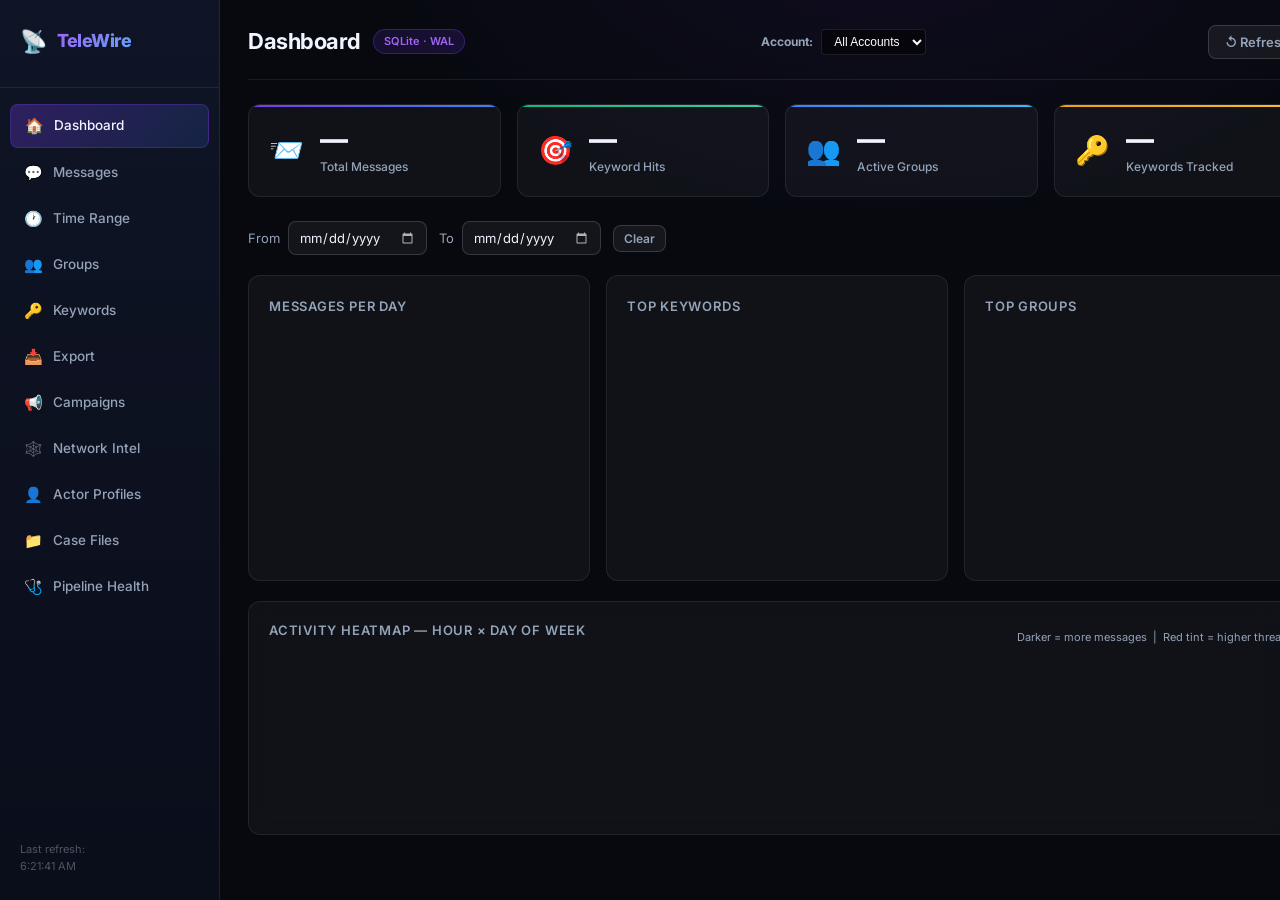
==== src/dashboard/templates/index.html @ 1c2eff56 "feat: implement visual node details query, linked entities & pivot messages button" ====
<!DOCTYPE html>
<html lang="en">
<head>
<meta charset="UTF-8"/>
<meta name="viewport" content="width=device-width, initial-scale=1.0"/>
<title>TeleWire Dashboard</title>
<meta name="description" content="Real-time Telegram group intelligence — keyword alerts, message analytics, group monitoring and export."/>
<link rel="preconnect" href="https://fonts.googleapis.com"/>
<link rel="stylesheet" href="https://fonts.googleapis.com/css2?family=Inter:wght@300;400;500;600;700;800&display=swap"/>
<script src="https://cdn.jsdelivr.net/npm/chart.js@4.4.0/dist/chart.umd.min.js"></script>
<script src="https://cdnjs.cloudflare.com/ajax/libs/cytoscape/3.26.0/cytoscape.min.js"></script>
<script src="https://cdnjs.cloudflare.com/ajax/libs/socket.io/4.7.5/socket.io.min.js"></script>
<link rel="stylesheet" href="/static/style.css"/>
</head>
<body>

<!-- ═══════════════════════════════ SIDEBAR ═══════════════════════════════ -->
<aside class="sidebar" id="sidebar">
  <div class="sidebar-logo">
    <span class="logo-icon">📡</span>
    <span class="logo-text">TeleWire</span>
  </div>

  <nav class="sidebar-nav">
    <a class="nav-item active" id="nav-dashboard" onclick="showSection('dashboard')">
      <span class="nav-icon">🏠</span> Dashboard
    </a>
    <a class="nav-item" id="nav-messages" onclick="showSection('messages')">
      <span class="nav-icon">💬</span> Messages
    </a>
    <a class="nav-item" id="nav-timerange" onclick="showSection('timerange')">
      <span class="nav-icon">🕐</span> Time Range
    </a>
    <a class="nav-item" id="nav-groups" onclick="showSection('groups')">
      <span class="nav-icon">👥</span> Groups
      <span class="nav-discovery-badge" id="discovery-nav-badge" style="display:none;"></span>
    </a>
    <a class="nav-item" id="nav-keywords" onclick="showSection('keywords')">
      <span class="nav-icon">🔑</span> Keywords
    </a>
    <a class="nav-item" id="nav-export" onclick="showSection('export')">
      <span class="nav-icon">📥</span> Export
    </a>
    <a class="nav-item" id="nav-campaigns" onclick="showSection('campaigns')">
      <span class="nav-icon">📢</span> Campaigns
    </a>
    <a class="nav-item" id="nav-network" onclick="showSection('network')">
      <span class="nav-icon">🕸️</span> Network Intel
    </a>
    <a class="nav-item" id="nav-actors" onclick="showSection('actors')">
      <span class="nav-icon">👤</span> Actor Profiles
    </a>
    <a class="nav-item" id="nav-cases" onclick="showSection('cases')">
      <span class="nav-icon">📁</span> Case Files
    </a>
    <a class="nav-item" id="nav-health" onclick="showSection('health')">
      <span class="nav-icon">🩺</span> Pipeline Health
    </a>
  </nav>

  <div class="sidebar-refresh">
    <span>Last refresh:</span><br/>
    <span id="last-refresh-time">—</span>
  </div>
</aside>

<!-- ═══════════════════════════════ MAIN ══════════════════════════════════ -->
<main class="main-content">

  <header class="topbar">
    <div class="topbar-left">
      <h1 id="page-title">Dashboard</h1>
      <span class="badge-env">SQLite · WAL</span>
    </div>
    <div style="display: flex; align-items: center; gap: 8px;">
      <label for="filter-global-account" style="font-size: 12px; color: #94a3b8; font-weight: bold; margin-left: 15px;">Account:</label>
      <select id="filter-global-account" onchange="onGlobalAccountChanged()" style="padding: 4px 8px; background: rgba(0,0,0,0.5); color: #fff; border: 1px solid rgba(255,255,255,0.1); border-radius: 4px; font-size: 12px; cursor: pointer; outline: none; max-width: 180px;">
        <option value="">All Accounts</option>
      </select>
    </div>
    <div class="topbar-right">
      <button class="btn btn-ghost" onclick="manualRefresh()">↺ Refresh</button>
    </div>
  </header>

  <!-- ════════════════ DASHBOARD ════════════════ -->
  <section id="section-dashboard" class="section active">
    <div class="stats-grid">
      <div class="stat-card">
        <div class="stat-icon">📨</div>
        <div class="stat-body"><div class="stat-value" id="stat-total">—</div><div class="stat-label">Total Messages</div></div>
      </div>
      <div class="stat-card accent-green">
        <div class="stat-icon">🎯</div>
        <div class="stat-body"><div class="stat-value" id="stat-matched">—</div><div class="stat-label">Keyword Hits</div></div>
      </div>
      <div class="stat-card accent-blue">
        <div class="stat-icon">👥</div>
        <div class="stat-body"><div class="stat-value" id="stat-groups">—</div><div class="stat-label">Active Groups</div></div>
      </div>
      <div class="stat-card accent-orange">
        <div class="stat-icon">🔑</div>
        <div class="stat-body"><div class="stat-value" id="stat-keywords">—</div><div class="stat-label">Keywords Tracked</div></div>
      </div>
    </div>

    <div class="filter-strip">
      <label>From <input type="date" id="chart-date-from" class="input-sm" onchange="refreshCharts()"/></label>
      <label>To   <input type="date" id="chart-date-to"   class="input-sm" onchange="refreshCharts()"/></label>
      <button class="btn btn-sm btn-ghost" onclick="clearChartDates()">Clear</button>
    </div>

    <div class="charts-grid">
      <div class="chart-card wide"><div class="chart-header">Messages per Day</div><canvas id="chart-per-day" height="160"></canvas></div>
      <div class="chart-card"><div class="chart-header">Top Keywords</div><canvas id="chart-keywords" height="220"></canvas></div>
      <div class="chart-card"><div class="chart-header">Top Groups</div><canvas id="chart-groups" height="220"></canvas></div>
    </div>

    <!-- Activity Heatmap -->
    <div class="heatmap-card glass-card">
      <div class="heatmap-header">
        <span class="chart-header">Activity Heatmap — Hour × Day of Week</span>
        <span class="muted" style="font-size: 11px;">Darker = more messages &nbsp;|&nbsp; Red tint = higher threat</span>
      </div>
      <div class="heatmap-wrap">
        <canvas id="heatmap-canvas"></canvas>
      </div>
      <div id="heatmap-tooltip" class="heatmap-tooltip" style="display:none;"></div>
    </div>
  </section>

  <!-- ════════════════ MESSAGES ════════════════ -->
  <section id="section-messages" class="section">
    <div class="filter-bar glass-card">
      <div class="filter-row">
        <div class="filter-field filter-primary"><label>Keyword</label>
          <div id="filter-keyword" class="multiselect-wrap"></div></div>
        <div class="filter-field filter-primary"><label>Group</label>
          <div id="filter-group" class="multiselect-wrap"></div></div>
        <div class="filter-field"><label>From</label>
          <input type="date" id="filter-date-from" class="input-sm"/></div>
        <div class="filter-field"><label>Time</label>
          <input type="time" id="filter-time-from" class="input-sm" placeholder="00:00"/></div>
        <div class="filter-field"><label>To</label>
          <input type="date" id="filter-date-to" class="input-sm"/></div>
        <div class="filter-field"><label>Time</label>
          <input type="time" id="filter-time-to" class="input-sm" placeholder="23:59"/></div>
        <div class="filter-field checkbox-field">
          <label><input type="checkbox" id="filter-matched-only"/> Hits only</label></div>
        <div class="filter-field">
          <label>Watchlist Presets</label>
          <select id="filter-watchlist-preset" class="input-sm" style="background: rgba(0,0,0,0.5); color: #fff; border: 1px solid rgba(255,255,255,0.1); border-radius: 4px; padding: 4px; font-size: 12px; max-width: 150px;" onchange="loadWatchlistPreset(this.value)">
            <option value="">-- Select Watchlist --</option>
          </select>
        </div>
        <button class="btn btn-primary" onclick="loadMessages(1)">Search</button>
        <button class="btn btn-ghost"   onclick="clearFilters()">Clear</button>
        <button class="btn btn-ghost"   onclick="saveCurrentWatchlist()">💾 Save Watchlist</button>
      </div>
      <div class="filter-row" id="heatmap-filter-indicator" style="display:none; margin-top:10px; border-top:1px dashed var(--border); padding-top:10px; font-size:12px; align-items:center; gap:8px;">
        <span style="color:#a78bfa; font-weight:600;">📅 Heatmap Filter:</span>
        <span id="heatmap-filter-text" style="color:var(--text-primary);"></span>
        <button class="btn btn-sm btn-ghost" onclick="clearHeatmapFilter()" style="padding:2px 8px; font-size:11px;">✕ Clear</button>
      </div>
      <div class="filter-row" id="query-filter-indicator" style="display:none; margin-top:10px; border-top:1px dashed rgba(255,255,255,0.1); padding-top:10px; font-size:12px; align-items:center; gap:8px;">
        <span style="color:#a78bfa; font-weight:600;">🔍 Pivot Search:</span>
        <span id="query-filter-text" style="color:var(--text-primary); font-family:monospace; background:rgba(255,255,255,0.06); padding:2px 6px; border-radius:4px;"></span>
        <button class="btn btn-sm btn-ghost" onclick="clearQueryFilter()" style="padding:2px 8px; font-size:11px;">✕ Clear Pivot</button>
      </div>
    </div>


    <div class="table-wrap glass-card">
      <table class="data-table" id="messages-table">
        <thead><tr>
          <th>Time</th><th>Group</th><th>Sender</th><th>Lang</th><th>Threat Category</th><th>Risk</th>
          <th>Keyword</th><th>Score</th><th>Fwd</th><th>Orig Source</th><th>Message</th>
        </tr></thead>
        <tbody id="messages-body">
          <tr><td colspan="11" class="loading-cell">Loading…</td></tr>
        </tbody>
      </table>
    </div>
    <div class="pagination" id="pagination">
      <button class="btn btn-ghost btn-sm" id="prev-page" onclick="changePage(-1)">← Prev</button>
      <span id="page-info">Page 1</span>
      <button class="btn btn-ghost btn-sm" id="next-page" onclick="changePage(1)">Next →</button>
      <span id="total-info" class="muted"></span>
    </div>
  </section>

  <!-- ════════════════ TIME RANGE EXTRACT ════════════════ -->
  <section id="section-timerange" class="section">
    <div class="section-header"><h2>Time Range Extraction</h2></div>
    <p class="section-desc muted">
      Extract messages + keyword hits from any precise time window.
      Supports date-only <code>23 Jul</code>, date+time <code>23 Jul 09:00–21:00</code>,
      or multi-day ranges <code>23 Jul–25 Jul</code>.
    </p>

    <div class="glass-card" style="max-width:680px; margin-bottom:20px;">
      <div class="tr-grid">
        <div class="filter-field">
          <label>Start Date</label>
          <input type="date" id="tr-date-from" class="input-sm"/>
        </div>
        <div class="filter-field">
          <label>Start Time <span class="muted">(optional)</span></label>
          <input type="time" id="tr-time-from" class="input-sm"/>
        </div>
        <div class="filter-field">
          <label>End Date</label>
          <input type="date" id="tr-date-to" class="input-sm"/>
        </div>
        <div class="filter-field">
          <label>End Time <span class="muted">(optional)</span></label>
          <input type="time" id="tr-time-to" class="input-sm"/>
        </div>
        <div class="filter-field">
          <label>Keyword <span class="muted">(optional)</span></label>
          <div id="tr-keyword" class="multiselect-wrap"></div>
        </div>
        <div class="filter-field">
          <label>Group <span class="muted">(optional)</span></label>
          <div id="tr-group" class="multiselect-wrap"></div>
        </div>
      </div>

      <div class="tr-presets">
        <span class="muted" style="font-size:12px;">Quick:</span>
        <button class="btn btn-sm btn-ghost" onclick="trPreset('today')">Today</button>
        <button class="btn btn-sm btn-ghost" onclick="trPreset('yesterday')">Yesterday</button>
        <button class="btn btn-sm btn-ghost" onclick="trPreset('last7')">Last 7 days</button>
        <button class="btn btn-sm btn-ghost" onclick="trPreset('morning')">Today 9am–12pm</button>
        <button class="btn btn-sm btn-ghost" onclick="trPreset('afternoon')">Today 12pm–6pm</button>
        <button class="btn btn-sm btn-ghost" onclick="trPreset('evening')">Today 6pm–11pm</button>
      </div>

      <div style="display:flex; gap:12px; margin-top:16px; flex-wrap:wrap;">
        <button class="btn btn-primary" onclick="runTimeRange()">🔍 Extract</button>
        <button class="btn btn-ghost"   onclick="clearTimeRange()">Clear</button>
        <button class="btn btn-export btn-csv"   style="flex:none;padding:8px 14px;font-size:13px;" onclick="trExport('csv')">📄 CSV</button>
        <button class="btn btn-export btn-excel" style="flex:none;padding:8px 14px;font-size:13px;" onclick="trExport('excel')">📊 Excel</button>
      </div>
    </div>

    <!-- Results summary -->
    <div id="tr-summary" class="glass-card" style="display:none; max-width:680px; margin-bottom:16px;">
      <div class="tr-summary-grid" id="tr-summary-cards"></div>
    </div>

    <!-- Results table -->
    <div class="table-wrap glass-card" id="tr-table-wrap" style="display:none;">
      <table class="data-table">
        <thead><tr>
          <th>Time</th><th>Group</th><th>Sender</th><th>Keyword</th><th>Score</th><th>Fwd</th><th>Message</th>
        </tr></thead>
        <tbody id="tr-body"></tbody>
      </table>
    </div>
    <div class="pagination" id="tr-pagination" style="display:none;">
      <button class="btn btn-ghost btn-sm" id="tr-prev" onclick="trChangePage(-1)">← Prev</button>
      <span id="tr-page-info">Page 1</span>
      <button class="btn btn-ghost btn-sm" id="tr-next" onclick="trChangePage(1)">Next →</button>
      <span id="tr-total" class="muted"></span>
    </div>
  </section>

  <!-- ════════════════ GROUPS ════════════════ -->
  <section id="section-groups" class="section">
    <div class="section-header">
      <h2>Monitored Groups</h2>
      <button class="btn btn-ghost btn-sm" onclick="loadGroups()">↺ Sync</button>
    </div>
    <p class="section-desc muted">Toggle monitoring per group. Direct joining and public group search discovery are managed from the right panel.</p>
    
    <div class="groups-layout">
      <!-- Left side: Monitored Groups list -->
      <div class="monitored-groups-panel">
        <div class="groups-grid" id="groups-grid"><div class="loading-cell">Loading…</div></div>
      </div>
      
      <!-- Right side: Discovery & Join Panel -->
      <div class="discovery-panel glass-card">
        <h3 style="margin: 0 0 15px 0; color: #a78bfa; font-size: 16px;">Direct Join & Group Discovery</h3>
        
        <!-- Join Group Row -->
        <div style="margin-bottom: 25px;">
          <h4 style="margin: 0 0 8px 0; color: #e2e8f0; font-size: 13px; text-transform: uppercase; letter-spacing: 0.05em;">Join by Link or Username</h4>
          <div style="display: flex; gap: 8px;">
            <input type="text" id="join-group-link" class="input-sm" placeholder="E.g. @groupname or t.me/joinchat/..." style="flex: 1;"/>
            <button class="btn btn-primary" onclick="joinDirectGroup()" style="font-size: 13px; padding: 7px 14px;">Join Group</button>
          </div>
        </div>
        
        <!-- Search Group Row -->
        <div>
          <h4 style="margin: 0 0 8px 0; color: #e2e8f0; font-size: 13px; text-transform: uppercase; letter-spacing: 0.05em;">Search Public Groups</h4>
          <div style="display: flex; gap: 8px; margin-bottom: 15px;">
            <input type="text" id="search-group-query" class="input-sm" placeholder="E.g. cryptocurrency, cybersec" style="flex: 1;" onkeydown="if(event.key==='Enter') searchPublicGroups()"/>
            <button class="btn btn-ghost" onclick="searchPublicGroups()" style="font-size: 13px; border-color: rgba(255,255,255,0.15); padding: 7px 14px;">Search</button>
          </div>
          
          <!-- Search Results List -->
          <div id="group-search-results" class="search-results-deck">
            <div class="muted" style="font-size: 13px; text-align: center; padding: 20px 0;">Enter a keyword above to find public groups to join.</div>
          </div>
        </div>
      </div>

      <!-- Right side: Auto-Discovered Groups Panel -->
      <div class="discovery-auto-panel glass-card">
        <div style="display:flex; align-items:center; justify-content:space-between; margin-bottom:15px;">
          <h3 style="margin:0; color:#f59e0b; font-size:15px;">🔍 Auto-Discovered Groups</h3>
          <button class="btn btn-ghost" onclick="loadDiscoveredGroups()" style="font-size:12px; padding:4px 10px;">↺ Refresh</button>
        </div>
        <p style="font-size:12px; color:#94a3b8; margin:0 0 14px 0; line-height:1.5;"
          >Scanner runs every 5 min using your threat keywords + invite-link extraction from monitored messages.</p>
        <div id="discovery-cards-list">
          <div class="muted" style="font-size:13px; text-align:center; padding:30px 0;">Loading discoveries…</div>
        </div>
      </div>
    </div>
  </section>

  <!-- ════════════════ KEYWORDS ════════════════ -->
  <section id="section-keywords" class="section">
    <div class="section-header"><h2>Keyword List</h2></div>
    <p class="section-desc muted">rapidfuzz partial_ratio, threshold 85/100. New keywords go live within 60 s.</p>
    <div class="add-keyword-row glass-card">
      <input type="text" id="new-keyword-input" class="input-sm" placeholder="Add keyword…" onkeydown="if(event.key==='Enter') addKeyword()"/>
      <button class="btn btn-primary" onclick="addKeyword()">+ Add</button>
    </div>
    <div class="keywords-cloud glass-card" id="keywords-cloud"><div class="loading-cell">Loading…</div></div>

    <div class="glass-card" style="margin-top: 20px;">
      <h3 style="margin: 0 0 15px 0; color: #a78bfa; font-size: 15px; text-transform: uppercase; letter-spacing: 0.5px;">🔍 Keyword Hit Performance & Effectiveness</h3>
      <div class="table-wrap">
        <table class="data-table">
          <thead>
            <tr>
              <th>Keyword</th>
              <th>Total Alerts Ingested</th>
              <th>High-Risk Matches (Score ≥ 70)</th>
              <th>Avg Threat Score</th>
              <th>Effectiveness Rating</th>
            </tr>
          </thead>
          <tbody id="keywords-effectiveness-body">
            <tr><td colspan="5" class="loading-cell">Loading effectiveness stats…</td></tr>
          </tbody>
        </table>
      </div>
    </div>
  </section>

  <!-- ════════════════ EXPORT ════════════════ -->
  <section id="section-export" class="section">
    <div class="section-header"><h2>Export Data</h2></div>
    <p class="section-desc muted">Exports respect all filters. Keyword-hit rows are green; cross-group forwards are amber.</p>
    <div class="export-card glass-card">
      <div class="export-filter-grid">
        <div class="filter-field"><label>Keyword</label><div id="exp-keyword" class="multiselect-wrap"></div></div>
        <div class="filter-field"><label>Group</label><div id="exp-group" class="multiselect-wrap"></div></div>
        <div class="filter-field"><label>From Date</label><input type="date" id="exp-date-from" class="input-sm"/></div>
        <div class="filter-field"><label>From Time</label><input type="time" id="exp-time-from" class="input-sm"/></div>
        <div class="filter-field"><label>To Date</label><input type="date" id="exp-date-to" class="input-sm"/></div>
        <div class="filter-field"><label>To Time</label><input type="time" id="exp-time-to" class="input-sm"/></div>
        <div class="filter-field checkbox-field"><label><input type="checkbox" id="exp-matched-only"/> Hits only</label></div>
      </div>
      <div class="export-buttons">
        <button class="btn btn-export btn-csv"   onclick="doExport('csv')">📄 Export CSV</button>
        <button class="btn btn-export btn-excel" onclick="doExport('excel')">📊 Export Excel (.xlsx)</button>
      </div>
      <div class="export-note muted">Excel: styled headers · green = keyword hit · amber = cross-group forward · Legend + Summary sheets included.</div>
    </div>
  </section>
  <!-- ════════════════ CAMPAIGNS ════════════════ -->
  <section id="section-campaigns" class="section">
    <div class="section-header">
      <h2>Campaign Intelligence</h2>
      <button class="btn btn-ghost btn-sm" onclick="loadCampaigns()">↺ Refresh</button>
    </div>
    <p class="section-desc muted">Semantic near-duplicate campaign clusters grouped via vector search and classified via zero-shot.</p>

    <div class="campaigns-layout">
      <div class="campaigns-list-container glass-card">
        <h3>Active Campaigns</h3>
        <div id="campaigns-deck" class="campaigns-deck">
          <div class="loading-cell">Loading campaigns…</div>
        </div>
      </div>
      <div class="campaign-detail-container glass-card">
        <h3>Campaign Messages</h3>
        <div id="campaign-messages-list" class="campaign-messages-list muted">
          Select a campaign cluster on the left to view related messages and network signatures.
        </div>
      </div>
    </div>
  </section>

  <!-- ════════════════ NETWORK INTEL ════════════════ -->
  <section id="section-network" class="section">
    <div class="section-header">
      <h2>Network & Behavioral Intelligence</h2>
      <div style="display: flex; align-items: center; gap: 10px;">
        <select id="network-graph-mode" class="select-input" style="min-width: 240px;" onchange="loadNetworkIntel()">
          <option value="forwards">🌐 Forward Topology Map</option>
          <option value="entity_connection">🕸️ Coordinated Entity Connection Map</option>
        </select>
        <button class="btn btn-ghost btn-sm" onclick="loadNetworkIntel()">↺ Refresh</button>
      </div>
    </div>
    <p class="section-desc muted">Directed network graph of forwarded messages and hourly posting timezone cadence.</p>

    <div class="network-layout">
      <div class="network-graph-container glass-card">
        <div id="cy" style="width: 100%; height: 550px; background: rgba(10, 10, 20, 0.5); border-radius: 8px; position: relative; overflow: hidden;"></div>
        <div class="graph-legend">
          <span class="legend-item"><span class="legend-dot source-dot"></span> Forward Source Channel</span>
          <span class="legend-item"><span class="legend-dot target-dot"></span> Ingested Group</span>
        </div>
      </div>
      <div class="network-sidebar">
        <div class="glass-card network-details-panel">
          <h3>Node Analytics</h3>
          <div id="network-node-details" class="muted">
            Select a channel or group in the graph to view centrality scores and influence statistics.
          </div>
        </div>
        <div class="glass-card network-cadence-panel" style="margin-top:20px;">
          <h3>Posting Cadence</h3>
          <p class="cadence-subtitle muted">Distribution of messages by hour-of-day (UTC timezone inference)</p>
          <div style="height: 220px; position: relative;">
            <canvas id="chart-cadence"></canvas>
          </div>
        </div>
      </div>
    </div>
  </section>

  <!-- ════════════════ PIPELINE HEALTH ════════════════ -->
  <section id="section-health" class="section">
    <div class="section-header">
      <h2>Pipeline Health</h2>
      <button class="btn btn-ghost btn-sm" onclick="loadHealth()">↺ Refresh</button>
    </div>
    <p class="section-desc muted">Disconnect / reconnect / backfill events logged to <code>pipeline_events</code> table.</p>

    <!-- Ingestion Control Center -->
    <div class="glass-card" style="padding: 20px; margin-bottom: 25px;">
      <div style="display: flex; justify-content: space-between; align-items: center; margin-bottom: 15px; border-bottom: 1px solid rgba(255,255,255,0.1); padding-bottom: 10px;">
        <h3 style="margin: 0; color: #a78bfa; font-size: 16px;">Ingestion Control Center</h3>
        <div style="display: flex; align-items: center; gap: 15px;">
          <span style="font-size: 13px; color: #94a3b8;">Fetching Status: <strong id="pipeline-run-status" style="color: #10b981;">RUNNING</strong></span>
          <button id="btn-toggle-pipeline" class="btn btn-sm btn-danger" onclick="togglePipelineFetching()">Stop Ingestion</button>
        </div>
      </div>

      <h4 style="margin: 0 0 10px 0; color: #e2e8f0; font-size: 14px;">Active Telegram Accounts (Max 5)</h4>
      <div id="pipeline-accounts-deck" style="display: grid; grid-template-columns: repeat(auto-fill, minmax(280px, 1fr)); gap: 15px; margin-bottom: 20px;">
        <!-- Accounts will load here dynamically -->
      </div>

      <button class="btn btn-primary btn-sm" onclick="showAddAccountModal()">+ Add Telegram Account</button>
    </div>

    <!-- Alert Settings Control Panel -->
    <div class="glass-card" style="padding: 20px; margin-bottom: 25px;">
      <div style="margin-bottom: 15px; border-bottom: 1px solid rgba(255,255,255,0.1); padding-bottom: 10px;">
        <h3 style="margin: 0; color: #a78bfa; font-size: 16px;">🚨 Live Webhook Alerts & Alarms Settings</h3>
      </div>
      <form id="settings-alerts-form" onsubmit="saveAlertSettings(event)" style="display: flex; flex-direction: column; gap: 15px;">
        <div style="display: grid; grid-template-columns: repeat(auto-fill, minmax(280px, 1fr)); gap: 15px;">
          <div class="filter-field">
            <label for="settings-threshold">Alert Threshold Score (0 - 100)</label>
            <div style="display: flex; align-items: center; gap: 10px; margin-top: 5px;">
              <input type="range" id="settings-threshold" min="0" max="100" value="70" style="flex: 1; min-width: auto; padding: 0;" oninput="document.getElementById('threshold-val').textContent = this.value"/>
              <span id="threshold-val" style="font-weight: bold; width: 30px; text-align: right;">70</span>
            </div>
          </div>
          <div class="filter-field">
            <label for="settings-webhook">Alert Webhook URL</label>
            <input type="url" id="settings-webhook" class="input-sm" placeholder="https://yourserver.com/alerts" style="margin-top: 5px;"/>
          </div>
          <div class="filter-field">
            <label for="settings-tg-token">Telegram Bot Token</label>
            <input type="password" id="settings-tg-token" class="input-sm" placeholder="123456789:ABCdefGhI..." style="margin-top: 5px;"/>
          </div>
          <div class="filter-field">
            <label for="settings-tg-chat">Telegram Chat ID</label>
            <input type="text" id="settings-tg-chat" class="input-sm" placeholder="-100123456789" style="margin-top: 5px;"/>
          </div>
        </div>
        <div style="display: flex; gap: 10px; align-items: center; margin-top: 5px;">
          <button type="submit" class="btn btn-primary btn-sm">Save Alert Configuration</button>
          <button type="button" class="btn btn-ghost btn-sm" onclick="sendTestAlert()">🔔 Send Test Alert</button>
        </div>
      </form>
    </div>

    <div class="stats-grid" style="grid-template-columns:repeat(3,1fr); margin-bottom:20px;">
      <div class="stat-card">
        <div class="stat-icon">🔌</div>
        <div class="stat-body"><div class="stat-value" id="h-disconnects">—</div><div class="stat-label">Disconnects Today</div></div>
      </div>
      <div class="stat-card accent-orange">
        <div class="stat-icon">⏱️</div>
        <div class="stat-body"><div class="stat-value" id="h-downtime">—</div><div class="stat-label">Total Downtime Today</div></div>
      </div>
      <div class="stat-card accent-green">
        <div class="stat-icon">📦</div>
        <div class="stat-body"><div class="stat-value" id="h-backfilled">—</div><div class="stat-label">Messages Backfilled</div></div>
      </div>
    </div>

    <div class="table-wrap glass-card">
      <table class="data-table">
        <thead><tr><th>Type</th><th>Started</th><th>Ended</th><th>Duration</th><th>Details</th></tr></thead>
        <tbody id="health-body"><tr><td colspan="5" class="loading-cell">Loading…</td></tr></tbody>
      </table>
    </div>
  </section>

  <!-- ════════════════ ACTOR PROFILES ════════════════ -->
  <section id="section-actors" class="section">
    <div class="campaigns-layout">
      <!-- Left Panel: Top High-Risk Senders -->
      <div class="campaigns-list-panel glass-card">
        <h3 style="margin: 0 0 15px 0; color: #a78bfa; font-size: 16px;">Top High-Risk Senders</h3>
        <div id="actors-list-deck" style="display: flex; flex-direction: column; gap: 12px; overflow-y: auto; max-height: calc(100vh - 220px); padding-right: 6px;">
          <!-- Actor cards will be loaded here -->
        </div>
      </div>
      
      <!-- Right Panel: Actor Details & Analytics -->
      <div class="campaign-detail-panel glass-card" id="actor-detail-panel" style="display: block;">
        <div class="loading-cell" id="actor-detail-placeholder">Select an actor profile to view risk intelligence, timeline, and timezone heatmaps.</div>
        
        <div id="actor-detail-content" style="display: none;">
          <h2 id="actor-profile-title" style="margin: 0 0 6px 0; color: #fff; font-size: 20px;"></h2>
          <div style="margin-bottom: 20px; font-family: monospace; font-size: 12px; color: #94a3b8; display: flex; flex-wrap: wrap; gap: 15px;">
            <span>📞 Phone: <span id="actor-profile-phone"></span></span>
            <span>📊 Total Messages: <span id="actor-profile-total"></span></span>
            <span>🔥 Avg Risk: <span id="actor-profile-avgrisk"></span></span>
            <span>📈 Cumulative Risk: <span id="actor-profile-cumrisk"></span></span>
          </div>

          <div style="display: grid; grid-template-columns: 1fr; gap: 20px; margin-bottom: 20px;">
            <div class="glass-card" style="padding: 15px; background: rgba(0,0,0,0.2);">
              <h4 style="margin: 0 0 10px 0; font-size: 13px; text-transform: uppercase; color: #a78bfa;">Hourly Posting Activity (Inferred operator timezone)</h4>
              <div style="height: 180px; position: relative;">
                <canvas id="actor-timezone-chart"></canvas>
              </div>
            </div>
          </div>

          <h3 style="margin: 20px 0 10px 0; color: #a78bfa; font-size: 14px; text-transform: uppercase;">Recent Threat Activity</h3>
          <div id="actor-messages-list" style="display: flex; flex-direction: column; gap: 10px; max-height: 250px; overflow-y: auto; padding-right: 6px;"></div>
        </div>
      </div>
    </div>
  </section>

  <!-- ════════════════ CASE FILES & WATCHLISTS ════════════════ -->
  <section id="section-cases" class="section">
    <div class="campaigns-layout">
      <!-- Left Panel: Cases & Watchlists List -->
      <div class="campaigns-list-panel glass-card" style="display: flex; flex-direction: column; gap: 20px;">
        <div>
          <div style="display: flex; justify-content: space-between; align-items: center; margin-bottom: 15px;">
            <h3 style="margin: 0; color: #a78bfa; font-size: 16px;">Investigation Cases</h3>
            <button class="btn btn-primary btn-sm" onclick="promptCreateCase()">+ New Case</button>
          </div>
          <div id="cases-list-deck" style="display: flex; flex-direction: column; gap: 10px; max-height: 250px; overflow-y: auto;">
            <!-- Case items will be loaded here -->
          </div>
        </div>
        
        <hr style="border: 0; border-top: 1px solid rgba(255,255,255,0.08); margin: 0;"/>

        <div>
          <h3 style="margin: 0 0 15px 0; color: #a78bfa; font-size: 16px;">Saved Search Watchlists</h3>
          <div id="watchlists-list-deck" style="display: flex; flex-direction: column; gap: 10px; max-height: 250px; overflow-y: auto;">
            <!-- Watchlist cards will be loaded here -->
          </div>
        </div>
      </div>
      
      <!-- Right Panel: Case Details & Intelligence Compilation -->
      <div class="campaign-detail-panel glass-card" id="case-detail-panel" style="display: block;">
        <div class="loading-cell" id="case-detail-placeholder">Select an investigation case folder or saved watchlist to review.</div>
        
        <div id="case-detail-content" style="display: none;">
          <div style="display: flex; justify-content: space-between; align-items: flex-start; margin-bottom: 10px;">
            <div>
              <h2 id="case-profile-title" style="margin: 0 0 4px 0; color: #fff; font-size: 20px;"></h2>
              <span id="case-profile-date" style="font-family: monospace; font-size: 11px; color: #94a3b8;"></span>
            </div>
            <div style="display: flex; gap: 10px;">
              <button class="btn btn-sm btn-ghost" id="btn-download-briefing" onclick="downloadCaseBriefing()">📥 Download Briefing</button>
              <button class="btn btn-sm btn-ghost" id="btn-delete-case" onclick="deleteCurrentCase()" style="color: #ef4444; border-color: rgba(239,68,68,0.2);">🗑️ Close Case</button>
            </div>
          </div>
          
          <p id="case-profile-desc" style="margin: 0 0 20px 0; color: #ccc; font-size: 13px; line-height: 1.5;"></p>

          <h3 style="margin: 20px 0 10px 0; color: #a78bfa; font-size: 13px; text-transform: uppercase;">Compiled Intelligence Inventory</h3>
          <div id="case-items-list" style="display: flex; flex-direction: column; gap: 10px; max-height: 400px; overflow-y: auto; padding-right: 6px;"></div>
        </div>
      </div>
    </div>
  </section>

</main>

<!-- Message Detail Modal -->
<div id="message-detail-modal" class="modal">
  <div class="modal-content glass-card">
    <span class="close-button" onclick="closeModal()">&times;</span>
    <h3>Message Intelligence Detail</h3>
    <div class="modal-body-layout">
      <div class="modal-main-info">
        <div class="metadata-grid">
          <div><strong>Group:</strong> <span id="modal-group"></span></div>
          <div><strong>Sender:</strong> <span id="modal-sender"></span></div>
          <div><strong>Time:</strong> <span id="modal-time"></span></div>
          <div><strong>Language:</strong> <span id="modal-lang"></span></div>
          <div><strong>Keyword Hit:</strong> <span id="modal-keyword"></span></div>
          <div><strong>Fuzzy Score:</strong> <span id="modal-score"></span></div>
          <div><strong>Threat Category:</strong> <span id="modal-threat-category"></span></div>
          <div><strong>Campaign ID:</strong> <span id="modal-campaign"></span></div>
          <div><strong>Risk Score:</strong> <span id="modal-risk-score"></span></div>
        </div>
        <div class="modal-message-box">
          <div style="display: flex; justify-content: space-between; align-items: center; margin-bottom: 10px;">
            <h4 style="margin: 0;">Message Text</h4>
            <button id="modal-btn-translate" class="btn btn-sm btn-ghost" onclick="translateMessage()" style="padding: 2px 8px; font-size: 11px; display: none;">🌐 Translate</button>
          </div>
          <p id="modal-text" style="white-space: pre-wrap; word-break: break-all; margin: 0;"></p>
        </div>
        <div id="modal-translation-box" class="modal-message-box" style="display: none; margin-top: 15px; border-color: rgba(167, 139, 250, 0.25); background: rgba(167, 139, 250, 0.04);">
          <h4 style="color: #c4b5fd;">English Translation</h4>
          <p id="modal-translation-text" style="white-space: pre-wrap; word-break: break-all; margin: 0; font-style: italic; color: #ede9fe;"></p>
        </div>
        <div id="modal-media-box" class="modal-media-box" style="display: none; margin-top: 15px;">
          <h4>Ingested Media Image</h4>
          <div class="modal-image-viewport" style="max-height: 250px; overflow: hidden; display: flex; align-items: center; justify-content: center; background: rgba(0,0,0,0.3); border-radius: 6px; padding: 10px;">
            <img id="modal-img" src="" alt="Campaign Image" style="max-height: 230px; max-width: 100%; border-radius: 4px; border: 1px solid rgba(255,255,255,0.08); object-fit: contain;"/>
          </div>
          <div style="margin-top: 8px; display: flex; gap: 10px;">
            <button class="btn btn-sm btn-ghost" id="btn-find-similar-img" onclick="findSimilarImages()">🔍 Find Similar Images</button>
            <span id="modal-phash-val" class="muted" style="font-size: 11px; font-family: monospace; align-self: center;"></span>
          </div>
          
          <div id="modal-similar-images-container" style="display: none; margin-top: 12px; background: rgba(0,0,0,0.2); padding: 10px; border-radius: 6px;">
            <h5 style="margin: 0 0 6px 0; font-size: 12px; color: #a78bfa;">Similar Image Campaign Matches</h5>
            <div id="modal-similar-images-list" style="display: flex; flex-direction: column; gap: 6px; font-size: 11px;"></div>
          </div>
        </div>
        <div id="modal-ocr-box" class="modal-ocr-box" style="display: none; margin-top: 15px;">
          <h4>Extracted Image OCR Text</h4>
          <p id="modal-ocr-text" style="white-space: pre-wrap; word-break: break-all; margin: 0; font-family: monospace; background: rgba(0,0,0,0.2); padding: 10px; border-radius: 6px; border: 1px dashed rgba(255,255,255,0.1); font-size: 12px; color: #94a3b8;"></p>
        </div>
      </div>
      <div class="modal-sidebar-info">
        <h4>Extracted Entities</h4>
        <div id="modal-entities-list" class="entities-list">
          <!-- Entities will be populated here -->
        </div>
        <div style="margin-top: 20px; border-top: 1px solid rgba(255,255,255,0.08); padding-top: 15px;">
          <h4>Add to Case Folder</h4>
          <div style="display: flex; gap: 8px;">
            <select id="modal-case-select" class="input-sm" style="flex: 1; padding: 4px; background: rgba(0,0,0,0.5); color: #fff; border: 1px solid rgba(255,255,255,0.1); border-radius: 4px; font-size: 12px;"></select>
            <button class="btn btn-sm btn-primary" onclick="addCurrentMessageToCase()">Add</button>
          </div>
        </div>
        <div id="modal-qrs-section" style="margin-top: 20px; display: none;">
          <h4>Decoded QR Codes</h4>
          <div id="modal-qrs-list" class="entities-list">
            <!-- QR Codes will be populated here -->
          </div>
        </div>
      </div>
      <!-- In-place Pivot Sidebar Panel -->
      <div id="modal-pivot-sidebar" class="modal-sidebar-info modal-pivot-pane" style="display: none; border-left: 1px solid rgba(255,255,255,0.08); padding-left: 20px;">
        <div style="display: flex; justify-content: space-between; align-items: center; margin-bottom: 12px;">
          <h4 style="margin: 0; color: #a78bfa; font-size: 14px; text-transform: uppercase;">Pivot Results</h4>
          <button class="btn btn-ghost btn-sm" onclick="closeModalPivotPane()" style="padding: 2px 6px; font-size: 11px;">✕</button>
        </div>
        <p id="modal-pivot-subtitle" class="muted" style="font-size: 11px; margin-top: -6px; margin-bottom: 10px;"></p>
        <div id="modal-pivot-loading" class="loading-cell" style="display: none; font-size: 12px;">Searching across all messages…</div>
        <div id="modal-pivot-list" class="entities-list" style="max-height: 60vh; gap: 8px;">
          <!-- Pivot card matches will render here -->
        </div>
      </div>
    </div>
  </div>
</div>

<!-- Add Account Modal -->
<div id="add-account-modal" class="modal-wrap" style="display: none;">
  <div class="modal-content glass-card" style="max-width: 450px; padding: 25px;">
    <div style="display: flex; justify-content: space-between; align-items: center; margin-bottom: 20px;">
      <h3 style="margin: 0; color: #a78bfa;">Add Telegram Account</h3>
      <button class="btn btn-ghost btn-sm" onclick="hideAddAccountModal()">✕</button>
    </div>
    <div style="display: flex; flex-direction: column; gap: 15px;">
      <div>
        <label style="display: block; font-size: 12px; color: #94a3b8; margin-bottom: 5px;">Phone Number (with country code)</label>
        <input type="text" id="acc-phone" placeholder="+919876543210" style="width: 100%; box-sizing: border-box; padding: 8px; background: rgba(0,0,0,0.5); color: #fff; border: 1px solid rgba(255,255,255,0.1); border-radius: 4px;">
      </div>
      <div>
        <label style="display: block; font-size: 12px; color: #94a3b8; margin-bottom: 5px;">API ID (from my.telegram.org)</label>
        <input type="number" id="acc-api-id" placeholder="123456" style="width: 100%; box-sizing: border-box; padding: 8px; background: rgba(0,0,0,0.5); color: #fff; border: 1px solid rgba(255,255,255,0.1); border-radius: 4px;">
      </div>
      <div>
        <label style="display: block; font-size: 12px; color: #94a3b8; margin-bottom: 5px;">API Hash (from my.telegram.org)</label>
        <input type="text" id="acc-api-hash" placeholder="abcdef0123456789" style="width: 100%; box-sizing: border-box; padding: 8px; background: rgba(0,0,0,0.5); color: #fff; border: 1px solid rgba(255,255,255,0.1); border-radius: 4px;">
      </div>
      <button class="btn btn-primary" onclick="submitAddAccount()">Initiate Connection</button>
    </div>
  </div>
</div>

<!-- Verify OTP Modal -->
<div id="verify-otp-modal" class="modal-wrap" style="display: none;">
  <div class="modal-content glass-card" style="max-width: 400px; padding: 25px;">
    <div style="display: flex; justify-content: space-between; align-items: center; margin-bottom: 20px;">
      <h3 style="margin: 0; color: #a78bfa;">Enter SMS Verification Code</h3>
      <button class="btn btn-ghost btn-sm" onclick="hideVerifyOtpModal()">✕</button>
    </div>
    <div style="display: flex; flex-direction: column; gap: 15px;">
      <p style="margin: 0; font-size: 13px; color: #cbd5e1;">A code was sent to <strong id="verify-phone-label"></strong>. Please enter it below.</p>
      <div>
        <label style="display: block; font-size: 12px; color: #94a3b8; margin-bottom: 5px;">Verification Code</label>
        <input type="text" id="acc-otp-code" placeholder="12345" style="width: 100%; box-sizing: border-box; padding: 8px; background: rgba(0,0,0,0.5); color: #fff; border: 1px solid rgba(255,255,255,0.1); border-radius: 4px; letter-spacing: 2px; text-align: center; font-size: 16px;">
      </div>
      <button class="btn btn-primary" onclick="submitVerifyOtp()">Verify & Authenticate</button>
    </div>
  </div>
</div>

<div class="toast-container" id="toast-container"></div>




<script src="/static/dashboard.js"></script>
</body>
</html>
---- static/style.css ----
/* ════════════════════════════════════════════════════════════════
   TeleIntel Dashboard — style.css
   Dark glassmorphism · Inter font · purple-blue accent palette
   ════════════════════════════════════════════════════════════════ */

@import url('https://fonts.googleapis.com/css2?family=Inter:wght@300;400;500;600;700;800&display=swap');

/* ── Reset & Tokens ─────────────────────────────────────────── */
*, *::before, *::after { box-sizing: border-box; margin: 0; padding: 0; }

:root {
  --bg-base:      #07090f;
  --bg-surface:   #0d1117;
  --bg-card:      rgba(255,255,255,0.04);
  --bg-card-hover:rgba(255,255,255,0.07);
  --border:       rgba(255,255,255,0.08);
  --border-strong:rgba(255,255,255,0.15);

  --purple:    #7c3aed;
  --purple-lt: #9f63f3;
  --blue:      #3b82f6;
  --blue-lt:   #60a5fa;
  --green:     #10b981;
  --orange:    #f59e0b;
  --red:       #ef4444;

  --text-primary:  #f0f4ff;
  --text-secondary:#94a3b8;
  --text-muted:    #4b5563;

  --sidebar-w: 220px;
  --radius:    12px;
  --radius-sm: 8px;
  --shadow:    0 4px 24px rgba(0,0,0,0.5);
  --transition: 0.2s cubic-bezier(0.4,0,0.2,1);
}

html, body {
  height: 100%;
  font-family: 'Inter', system-ui, sans-serif;
  background: var(--bg-base);
  color: var(--text-primary);
  overflow-x: hidden;
  font-size: 14px;
  line-height: 1.6;
}

/* ── Layout ─────────────────────────────────────────────────── */
body { display: flex; min-height: 100vh; }

.sidebar {
  width: var(--sidebar-w);
  min-height: 100vh;
  background: linear-gradient(180deg, #0f1526 0%, #0a0d1a 100%);
  border-right: 1px solid var(--border);
  display: flex;
  flex-direction: column;
  padding: 24px 0 16px;
  position: fixed;
  top: 0; left: 0; bottom: 0;
  z-index: 100;
  backdrop-filter: blur(12px);
}

.main-content {
  margin-left: var(--sidebar-w);
  flex: 1;
  min-height: 100vh;
  padding: 0 28px 40px;
  background: radial-gradient(ellipse 80% 60% at 60% -10%, rgba(124,58,237,0.08) 0%, transparent 60%),
              var(--bg-base);
}

/* ── Sidebar ────────────────────────────────────────────────── */
.sidebar-logo {
  display: flex;
  align-items: center;
  gap: 10px;
  padding: 0 20px 28px;
  border-bottom: 1px solid var(--border);
}
.logo-icon { font-size: 22px; }
.logo-text  { font-size: 18px; font-weight: 800; letter-spacing: -0.5px;
              background: linear-gradient(135deg, var(--purple-lt), var(--blue-lt));
              -webkit-background-clip: text; -webkit-text-fill-color: transparent; }

.sidebar-nav { flex: 1; padding: 16px 10px; display: flex; flex-direction: column; gap: 4px; }

.nav-item {
  display: flex; align-items: center; gap: 10px;
  padding: 9px 14px;
  border-radius: var(--radius-sm);
  color: var(--text-secondary);
  font-weight: 500;
  cursor: pointer;
  transition: var(--transition);
  text-decoration: none;
  font-size: 13.5px;
  user-select: none;
}
.nav-item:hover { background: var(--bg-card-hover); color: var(--text-primary); }
.nav-item.active { background: linear-gradient(135deg, rgba(124,58,237,0.3), rgba(59,130,246,0.15));
                   color: var(--text-primary); border: 1px solid rgba(124,58,237,0.3); }
.nav-icon { font-size: 15px; }

.sidebar-live {
  display: flex; align-items: center; gap: 8px;
  padding: 12px 20px 4px;
  font-size: 12px; font-weight: 600; color: var(--green);
  letter-spacing: 0.05em;
}
.live-dot {
  width: 8px; height: 8px; border-radius: 50%;
  background: var(--green);
  box-shadow: 0 0 0 0 rgba(16,185,129,0.5);
  animation: pulse-green 2s infinite;
}
@keyframes pulse-green {
  0%   { box-shadow: 0 0 0 0 rgba(16,185,129,0.5); }
  70%  { box-shadow: 0 0 0 8px rgba(16,185,129,0); }
  100% { box-shadow: 0 0 0 0 rgba(16,185,129,0); }
}
.sidebar-refresh { padding: 0 20px 8px; font-size: 11px; color: var(--text-muted); }

/* ── Topbar ─────────────────────────────────────────────────── */
.topbar {
  display: flex; align-items: center; justify-content: space-between;
  padding: 24px 0 20px;
  border-bottom: 1px solid var(--border);
  margin-bottom: 24px;
}
.topbar-left { display: flex; align-items: center; gap: 12px; }
.topbar h1   { font-size: 22px; font-weight: 700; letter-spacing: -0.5px; }
.badge-env   { background: rgba(124,58,237,0.15); border: 1px solid rgba(124,58,237,0.35);
               color: var(--purple-lt); border-radius: 20px; padding: 3px 10px; font-size: 11px; font-weight: 600; }

/* ── Sections ───────────────────────────────────────────────── */
.section { display: none; animation: fadeIn 0.25s ease; }
.section.active { display: block; }
@keyframes fadeIn { from { opacity:0; transform:translateY(6px); } to { opacity:1; transform:none; } }

/* ── Glass card ─────────────────────────────────────────────── */
.glass-card {
  background: var(--bg-card);
  border: 1px solid var(--border);
  border-radius: var(--radius);
  backdrop-filter: blur(10px);
  padding: 20px;
  position: relative;
  z-index: 0;
}

/* ── Stats grid ─────────────────────────────────────────────── */
.stats-grid { display: grid; grid-template-columns: repeat(4,1fr); gap: 16px; margin-bottom: 24px; }

.stat-card {
  background: var(--bg-card);
  border: 1px solid var(--border);
  border-radius: var(--radius);
  padding: 20px;
  display: flex; align-items: center; gap: 16px;
  position: relative; overflow: hidden;
  transition: var(--transition);
}
.stat-card::before {
  content: ''; position: absolute; top: 0; left: 0; right: 0; height: 2px;
  background: linear-gradient(90deg, var(--purple), var(--blue));
}
.stat-card.accent-green::before { background: linear-gradient(90deg, var(--green), #34d399); }
.stat-card.accent-blue::before  { background: linear-gradient(90deg, var(--blue), #38bdf8); }
.stat-card.accent-orange::before{ background: linear-gradient(90deg, var(--orange), #fbbf24); }
.stat-card:hover { background: var(--bg-card-hover); transform: translateY(-2px); box-shadow: var(--shadow); }

.stat-icon  { font-size: 28px; }
.stat-value { font-size: 28px; font-weight: 800; letter-spacing: -1px; line-height: 1; }
.stat-label { font-size: 12px; color: var(--text-secondary); margin-top: 4px; font-weight: 500; }

/* ── Filter strip ───────────────────────────────────────────── */
.filter-strip {
  display: flex; gap: 12px; align-items: center;
  margin-bottom: 20px;
  font-size: 13px; color: var(--text-secondary);
}
.filter-strip label { display: flex; align-items: center; gap: 8px; }

/* ── Charts ─────────────────────────────────────────────────── */
.charts-grid {
  display: grid;
  grid-template-columns: 2fr 1fr 1fr;
  gap: 16px;
}
.chart-card {
  background: var(--bg-card);
  border: 1px solid var(--border);
  border-radius: var(--radius);
  padding: 20px;
}
.chart-card.wide { grid-column: 1; }
.chart-header { font-size: 13px; font-weight: 600; color: var(--text-secondary);
                margin-bottom: 16px; text-transform: uppercase; letter-spacing: 0.06em; }

/* ── Filter bar ─────────────────────────────────────────────── */
.filter-bar { margin-bottom: 16px; position: relative; z-index: 10; }
.filter-row { display: flex; flex-wrap: wrap; gap: 12px; align-items: flex-end; }
.filter-field { display: flex; flex-direction: column; gap: 4px; }
.filter-field label { font-size: 11px; font-weight: 600; color: var(--text-secondary);
                      text-transform: uppercase; letter-spacing: 0.06em; }
.checkbox-field { flex-direction: row !important; align-items: center; gap: 6px; padding-bottom: 4px; }

/* Keyword & Group fields are primary — make them pop */
.filter-field.filter-primary label {
  color: #a78bfa;
  font-size: 11.5px;
  letter-spacing: 0.08em;
}
.filter-field.filter-primary .multiselect-btn {
  border-color: rgba(139, 92, 246, 0.5);
  background: rgba(124, 58, 237, 0.08);
  min-width: 160px;
}
.filter-field.filter-primary .multiselect-btn:hover {
  border-color: rgba(139, 92, 246, 0.85);
  background: rgba(124, 58, 237, 0.14);
}

/* ── Inputs ─────────────────────────────────────────────────── */
.input-sm, .select-input {
  background: rgba(255,255,255,0.05);
  border: 1px solid var(--border-strong);
  border-radius: var(--radius-sm);
  color: var(--text-primary);
  padding: 7px 10px;
  font-family: inherit;
  font-size: 13px;
  outline: none;
  transition: border-color var(--transition);
  min-width: 130px;
}
.input-sm:focus, .select-input:focus { border-color: var(--purple); }
.select-input option { background: #1a1f2e; }
input[type="checkbox"] { accent-color: var(--purple); width: 15px; height: 15px; cursor: pointer; }
input[type="date"]::-webkit-calendar-picker-indicator { filter: invert(0.7); cursor: pointer; }

/* ── Table ──────────────────────────────────────────────────── */
.table-wrap { padding: 0; overflow: auto; margin-bottom: 12px; }
.data-table { width: 100%; border-collapse: collapse; font-size: 13px; }
.data-table thead tr { background: rgba(124,58,237,0.12); }
.data-table th {
  padding: 12px 14px; text-align: left;
  font-size: 11px; font-weight: 700; letter-spacing: 0.07em;
  text-transform: uppercase; color: var(--purple-lt);
  border-bottom: 1px solid var(--border);
  white-space: nowrap;
}
.data-table td {
  padding: 10px 14px;
  border-bottom: 1px solid rgba(255,255,255,0.04);
  vertical-align: top;
  max-width: 0;
}
.data-table tbody tr { transition: background var(--transition); }
.data-table tbody tr:hover { background: rgba(255,255,255,0.03); }
.data-table tbody tr.is-hit { background: rgba(16,185,129,0.06); }
.data-table tbody tr.is-hit td:first-child { border-left: 3px solid var(--green); }

.td-text { max-width: 320px; overflow: hidden; text-overflow: ellipsis; white-space: nowrap; }
.td-group, .td-sender { max-width: 130px; overflow: hidden; text-overflow: ellipsis; white-space: nowrap; }
.td-time { white-space: nowrap; color: var(--text-muted); font-size: 12px; }

.badge { display: inline-block; border-radius: 20px; padding: 2px 8px; font-size: 11px; font-weight: 600; }
.badge-keyword { background: rgba(124,58,237,0.2); color: var(--purple-lt); border: 1px solid rgba(124,58,237,0.3); }
.badge-lang    { background: rgba(59,130,246,0.15); color: var(--blue-lt); border: 1px solid rgba(59,130,246,0.2); }
.badge-fwd     { background: rgba(245,158,11,0.15); color: var(--orange); }
.score-bar { font-size: 11px; color: var(--text-muted); }

.loading-cell { text-align: center; padding: 40px; color: var(--text-muted); }

/* ── Pagination ─────────────────────────────────────────────── */
.pagination { display: flex; align-items: center; gap: 14px; padding: 8px 0; }
#page-info { font-size: 13px; font-weight: 500; }
.muted { color: var(--text-muted); font-size: 12px; }

/* ── Groups grid ────────────────────────────────────────────── */
.section-header { display: flex; align-items: center; justify-content: space-between; margin-bottom: 8px; }
.section-header h2 { font-size: 17px; font-weight: 700; }
.section-desc { margin-bottom: 20px; font-size: 13px; }

.groups-grid { display: grid; grid-template-columns: repeat(auto-fill, minmax(240px,1fr)); gap: 12px; }
.group-card {
  background: var(--bg-card); border: 1px solid var(--border);
  border-radius: var(--radius); padding: 16px;
  display: flex; flex-direction: column; gap: 8px;
  transition: var(--transition);
}
.group-card:hover { background: var(--bg-card-hover); }
.group-name  { font-weight: 600; font-size: 14px; }
.group-meta  { font-size: 12px; color: var(--text-muted); }
.group-controls {
  display: flex;
  align-items: center;
  justify-content: space-between;
  margin-top: auto;
  padding-top: 8px;
  border-top: 1px solid rgba(255, 255, 255, 0.04);
}

.btn-leave-group {
  background: rgba(239, 68, 68, 0.1);
  border: 1px solid rgba(239, 68, 68, 0.25);
  color: #f87171;
  padding: 4px 8px;
  border-radius: var(--radius-sm);
  cursor: pointer;
  font-size: 11px;
  font-weight: 600;
  transition: background var(--transition), border-color var(--transition), color var(--transition);
  display: inline-flex;
  align-items: center;
  gap: 4px;
}
.btn-leave-group:hover {
  background: rgba(239, 68, 68, 0.22);
  border-color: rgba(239, 68, 68, 0.5);
  color: #ef4444;
}

/* Toggle switch */
.toggle-switch { position: relative; display: inline-block; width: 40px; height: 22px; }
.toggle-switch input { opacity: 0; width: 0; height: 0; }
.toggle-slider {
  position: absolute; cursor: pointer; top:0; left:0; right:0; bottom:0;
  background: var(--text-muted); border-radius: 22px;
  transition: var(--transition);
}
.toggle-slider::before {
  content: ''; position: absolute;
  width: 16px; height: 16px; left: 3px; bottom: 3px;
  background: white; border-radius: 50%;
  transition: var(--transition);
}
input:checked + .toggle-slider { background: var(--green); }
input:checked + .toggle-slider::before { transform: translateX(18px); }
.toggle-label { font-size: 12px; color: var(--text-secondary); }

/* ── Keywords cloud ─────────────────────────────────────────── */
.add-keyword-row { display: flex; gap: 10px; align-items: center; margin-bottom: 14px; }
.add-keyword-row .input-sm { flex: 1; }

.keywords-cloud { display: flex; flex-wrap: wrap; gap: 10px; min-height: 80px; }
.kw-tag {
  display: inline-flex; align-items: center; gap: 6px;
  background: rgba(124,58,237,0.15); border: 1px solid rgba(124,58,237,0.3);
  border-radius: 20px; padding: 5px 12px;
  font-size: 13px; font-weight: 500; color: var(--purple-lt);
  transition: var(--transition);
}
.kw-tag:hover { background: rgba(124,58,237,0.25); }
.kw-delete {
  cursor: pointer; color: var(--text-muted); font-size: 15px; line-height: 1;
  transition: color var(--transition);
}
.kw-delete:hover { color: var(--red); }

/* ── Export ─────────────────────────────────────────────────── */
.export-card { display: flex; flex-direction: column; gap: 20px; max-width: 700px; }
.export-filter-grid { display: grid; grid-template-columns: repeat(auto-fill, minmax(140px,1fr)); gap: 12px; }
.export-buttons { display: flex; gap: 14px; flex-wrap: wrap; }
.btn-export {
  flex: 1; min-width: 180px;
  padding: 14px 20px; font-size: 15px; font-weight: 700;
  border-radius: var(--radius); border: none; cursor: pointer;
  transition: var(--transition); letter-spacing: -0.2px;
}
.btn-csv   { background: linear-gradient(135deg, #1a3a5e, #2563eb); color: #fff; }
.btn-excel { background: linear-gradient(135deg, #1a3d2b, #059669); color: #fff; }
.btn-csv:hover   { transform: translateY(-2px); box-shadow: 0 8px 24px rgba(37,99,235,0.35); }
.btn-excel:hover { transform: translateY(-2px); box-shadow: 0 8px 24px rgba(5,150,105,0.35); }
.export-note { font-size: 12px; }

/* ── Buttons ─────────────────────────────────────────────────── */
.btn {
  padding: 8px 16px; border-radius: var(--radius-sm);
  font-family: inherit; font-size: 13px; font-weight: 600;
  cursor: pointer; border: none; transition: var(--transition);
}
.btn-primary { background: linear-gradient(135deg, var(--purple), var(--blue)); color: #fff; }
.btn-primary:hover { opacity: 0.88; transform: translateY(-1px); }
.btn-ghost {
  background: rgba(255,255,255,0.06); color: var(--text-secondary);
  border: 1px solid var(--border-strong);
}
.btn-ghost:hover { background: rgba(255,255,255,0.1); color: var(--text-primary); }
.btn-sm { padding: 5px 10px; font-size: 12px; }

/* ── Toast ───────────────────────────────────────────────────── */
.toast-container {
  position: fixed; bottom: 24px; right: 24px;
  display: flex; flex-direction: column; gap: 8px;
  z-index: 9999;
}
.toast {
  background: #1a1f2e; border: 1px solid var(--border-strong);
  border-radius: var(--radius-sm); padding: 12px 18px;
  color: var(--text-primary); font-size: 13px; font-weight: 500;
  box-shadow: var(--shadow);
  animation: slideIn 0.3s ease;
  max-width: 300px;
}
.toast.success { border-left: 3px solid var(--green); }
.toast.error   { border-left: 3px solid var(--red); }
@keyframes slideIn { from { opacity:0; transform:translateX(30px); } to { opacity:1; transform:none; } }

/* ── Scrollbar ───────────────────────────────────────────────── */
::-webkit-scrollbar { width: 6px; height: 6px; }
::-webkit-scrollbar-track { background: transparent; }
::-webkit-scrollbar-thumb { background: rgba(255,255,255,0.1); border-radius: 3px; }
::-webkit-scrollbar-thumb:hover { background: rgba(255,255,255,0.2); }

/* ── Responsive ──────────────────────────────────────────────── */
@media (max-width: 1100px) {
  .stats-grid  { grid-template-columns: repeat(2,1fr); }
  .charts-grid { grid-template-columns: 1fr; }
  .chart-card.wide { grid-column: 1; }
}
@media (max-width: 720px) {
  :root { --sidebar-w: 0px; }
  .sidebar { display: none; }
  .main-content { margin-left: 0; padding: 0 14px 40px; }
  .stats-grid { grid-template-columns: 1fr 1fr; }
}

/* ── Section descriptions ────────────────────────────────────── */
.section-desc { font-size: 13px; margin-bottom: 18px; }
.muted { color: var(--text-secondary); }
code { background: rgba(255,255,255,0.08); padding: 1px 5px; border-radius: 4px; font-size: 12px; }

/* ── Filter row (date + time side by side) ───────────────────── */
.filter-row {
  display: flex; flex-wrap: wrap; align-items: flex-end; gap: 10px;
}
.filter-field label { display: block; font-size: 11px; color: var(--text-secondary); margin-bottom: 4px; }
.filter-field { display: flex; flex-direction: column; }
.checkbox-field { justify-content: flex-end; padding-bottom: 4px; }
.checkbox-field label { display: flex; align-items: center; gap: 6px; font-size: 12px; cursor: pointer; }

/* ── Time Range grid ─────────────────────────────────────────── */
.tr-grid {
  display: grid;
  grid-template-columns: repeat(auto-fill, minmax(160px, 1fr));
  gap: 14px;
  margin-bottom: 16px;
}
.tr-presets {
  display: flex; flex-wrap: wrap; gap: 8px; align-items: center;
  padding: 10px 0; border-top: 1px solid var(--border);
}

/* ── Time Range summary cards ────────────────────────────────── */
.tr-summary-grid {
  display: flex; gap: 12px; flex-wrap: wrap;
}
.stat-card.mini {
  flex: 1 1 100px; min-width: 100px; padding: 12px 14px;
}
.stat-card.mini .stat-value { font-size: 1.5rem; }

/* ── Export section ──────────────────────────────────────────── */
.export-filter-grid {
  display: grid; grid-template-columns: repeat(auto-fill, minmax(150px, 1fr)); gap: 12px;
  margin-bottom: 20px;
}
.export-note { font-size: 12px; margin-top: 12px; }

/* ── Pipeline health row colouring ──────────────────────────── */
tr.row-cross td { background: rgba(120, 70, 0, 0.18); }

/* ── Messages table: Orig Source column ──────────────────────── */
.ellipsis { max-width: 130px; overflow: hidden; text-overflow: ellipsis; white-space: nowrap; }

/* ── Export buttons ──────────────────────────────────────────── */
.btn-export { padding: 10px 20px; border-radius: var(--radius-sm); font-size: 14px; font-weight: 600;
  cursor: pointer; border: none; transition: var(--transition); }
.btn-csv   { background: rgba(16,185,129,0.15); color: #34d399; border: 1px solid rgba(52,211,153,0.3); }
.btn-csv:hover   { background: rgba(16,185,129,0.25); }
.btn-excel { background: rgba(59,130,246,0.15); color: #60a5fa; border: 1px solid rgba(96,165,250,0.3); }
.btn-excel:hover { background: rgba(59,130,246,0.25); }

/* ── Pagination ──────────────────────────────────────────────── */
.pagination {
  display: flex; align-items: center; gap: 12px; margin-top: 14px;
  justify-content: center; font-size: 13px;
}

/* ════════════════ MODAL ════════════════ */
.modal {
  display: none;
  position: fixed;
  z-index: 1000;
  left: 0;
  top: 0;
  width: 100%;
  height: 100%;
  background-color: rgba(15, 15, 25, 0.7);
  backdrop-filter: blur(8px);
  align-items: center;
  justify-content: center;
}
.modal.active {
  display: flex;
}
.modal-content {
  background: rgba(30, 30, 46, 0.95);
  border: 1px solid rgba(255, 255, 255, 0.1);
  border-radius: 12px;
  width: 80%;
  max-width: 900px;
  max-height: 85vh;
  overflow-y: auto;
  padding: 24px;
  position: relative;
  box-shadow: 0 20px 40px rgba(0,0,0,0.5);
  animation: modalScale 0.3s ease;
  transition: max-width 0.25s ease-in-out, width 0.25s ease-in-out;
}
.modal-content.pivot-wide {
  max-width: 1350px;
  width: 95%;
}
@keyframes modalScale {
  from { transform: scale(0.95); opacity: 0; }
  to { transform: scale(1); opacity: 1; }
}
.close-button {
  position: absolute;
  right: 20px;
  top: 15px;
  font-size: 28px;
  cursor: pointer;
  color: #94a3b8;
  transition: color 0.2s;
}
.close-button:hover {
  color: #fff;
}
.modal-body-layout {
  display: grid;
  grid-template-columns: 1.5fr 1fr;
  gap: 20px;
  margin-top: 15px;
  transition: grid-template-columns 0.25s ease-in-out;
}
.modal-body-layout.pivot-active {
  grid-template-columns: 1.2fr 0.8fr 1fr;
}
@media (max-width: 768px) {
  .modal-body-layout {
    grid-template-columns: 1fr;
  }
}
.metadata-grid {
  display: grid;
  grid-template-columns: 1fr 1fr;
  gap: 12px;
  background: rgba(255,255,255,0.03);
  padding: 14px;
  border-radius: 8px;
  font-size: 13px;
}
.modal-message-box {
  margin-top: 15px;
  background: rgba(0,0,0,0.2);
  padding: 15px;
  border-radius: 8px;
  border: 1px solid rgba(255,255,255,0.05);
}
.modal-message-box h4, .modal-sidebar-info h4 {
  margin-top: 0;
  margin-bottom: 10px;
  color: #a78bfa;
  font-size: 14px;
  text-transform: uppercase;
  letter-spacing: 0.5px;
}
.entities-list {
  display: flex;
  flex-direction: column;
  gap: 10px;
  max-height: 55vh;
  overflow-y: auto;
}
.entity-item {
  background: rgba(255,255,255,0.03);
  border-radius: 8px;
  padding: 10px;
  border-left: 4px solid #64748b;
  font-size: 13px;
}
.entity-item.entity-crypto_btc, .entity-item.entity-crypto_eth, .entity-item.entity-crypto_tron, .entity-item.entity-crypto_ton {
  border-left-color: #06b6d4;
  background: rgba(6, 182, 212, 0.05);
}
.entity-item.entity-upi_id {
  border-left-color: #f59e0b;
  background: rgba(245, 158, 11, 0.05);
}
.entity-item.entity-phone_number {
  border-left-color: #3b82f6;
  background: rgba(59, 130, 246, 0.05);
}
.entity-item.entity-email {
  border-left-color: #ec4899;
  background: rgba(236, 72, 153, 0.05);
}
.entity-item.entity-telegram_handle {
  border-left-color: #8b5cf6;
  background: rgba(139, 92, 246, 0.05);
}
.entity-item.entity-url {
  border-left-color: #10b981;
  background: rgba(16, 185, 129, 0.05);
}
.entity-item-header {
  display: flex;
  justify-content: space-between;
  font-weight: 600;
  font-size: 11px;
  text-transform: uppercase;
  color: #94a3b8;
  margin-bottom: 4px;
}
.entity-item-value {
  font-family: monospace;
  word-break: break-all;
  color: #f8fafc;
}
.entity-wallet-details {
  margin-top: 6px;
  padding-top: 6px;
  border-top: 1px dashed rgba(255,255,255,0.08);
  font-size: 11px;
  color: #cbd5e1;
}
.entity-phone-details {
  margin-top: 6px;
  padding-top: 6px;
  border-top: 1px dashed rgba(255,255,255,0.08);
  font-size: 11px;
  color: #cbd5e1;
}
.sanctioned-alert {

  background: rgba(239, 68, 68, 0.15) !important;
  border-left-color: #ef4444 !important;
}
.sanctioned-badge {
  background: #ef4444;
  color: white;
  padding: 2px 6px;
  border-radius: 4px;
  font-size: 9px;
  font-weight: bold;
  text-transform: uppercase;
}

/* Make table rows clickable */
.data-table tbody tr {
  cursor: pointer;
}
.data-table tbody tr:hover {
  background: rgba(255,255,255,0.03);
}

/* Highlighted entities in message text */
.highlight-entity {
  padding: 1px 4px;
  border-radius: 4px;
  font-weight: 500;
  font-size: 13px;
  box-shadow: 0 1px 2px rgba(0,0,0,0.1);
  display: inline-block;
  cursor: default;
}
.highlight-entity.clickable-hl {
  cursor: pointer;
  transition: filter var(--transition), border-color var(--transition);
}
.highlight-entity.clickable-hl:hover {
  filter: brightness(1.2);
  text-decoration: underline;
}
.hl-crypto_btc, .hl-crypto_eth, .hl-crypto_tron, .hl-crypto_ton {
  background: rgba(6, 182, 212, 0.2);
  color: #22d3ee;
  border: 1px solid rgba(6, 182, 212, 0.4);
}
.hl-upi_id {
  background: rgba(245, 158, 11, 0.2);
  color: #fbbf24;
  border: 1px solid rgba(245, 158, 11, 0.4);
}
.hl-phone_number {
  background: rgba(59, 130, 246, 0.2);
  color: #60a5fa;
  border: 1px solid rgba(59, 130, 246, 0.4);
}
.hl-email {
  background: rgba(236, 72, 153, 0.2);
  color: #f472b6;
  border: 1px solid rgba(236, 72, 153, 0.4);
}
.hl-telegram_handle {
  background: rgba(139, 92, 246, 0.2);
  color: #a78bfa;
  border: 1px solid rgba(139, 92, 246, 0.4);
}
.hl-url {
  background: rgba(16, 185, 129, 0.2);
  color: #34d399;
  border: 1px solid rgba(16, 185, 129, 0.4);
}
.hl-sanctioned {
  background: rgba(239, 68, 68, 0.3) !important;
  color: #f87171 !important;
  border: 1px solid rgba(239, 68, 68, 0.6) !important;
  font-weight: 700 !important;
  animation: pulse-red 2s infinite;
}
@keyframes pulse-red {
  0% { box-shadow: 0 0 0 0 rgba(239, 68, 68, 0.4); }
  70% { box-shadow: 0 0 0 6px rgba(239, 68, 68, 0); }
  100% { box-shadow: 0 0 0 0 rgba(239, 68, 68, 0); }
}

/* ════════════════ NETWORK INTEL ════════════════ */
.network-layout {
  display: grid;
  grid-template-columns: 2fr 1fr;
  gap: 20px;
  margin-top: 15px;
}
@media (max-width: 1024px) {
  .network-layout {
    grid-template-columns: 1fr;
  }
}
.network-graph-container {
  padding: 16px;
  min-height: 580px;
  display: flex;
  flex-direction: column;
}
.graph-legend {
  display: flex;
  gap: 20px;
  margin-top: 12px;
  font-size: 12px;
  color: #94a3b8;
  padding-top: 8px;
  border-top: 1px solid rgba(255, 255, 255, 0.05);
}
.legend-item {
  display: flex;
  align-items: center;
  gap: 6px;
}
.legend-dot {
  width: 10px;
  height: 10px;
  border-radius: 50%;
}
.source-dot {
  background: #f43f5e;
}
.target-dot {
  background: #06b6d4;
}
.network-sidebar {
  display: flex;
  flex-direction: column;
}
.network-details-panel {
  padding: 20px;
}
.network-details-panel h3, .network-cadence-panel h3 {
  margin-top: 0;
  margin-bottom: 12px;
  color: #a78bfa;
  font-size: 15px;
  text-transform: uppercase;
  letter-spacing: 0.5px;
}
.cadence-subtitle {
  font-size: 11px;
  margin-top: -6px;
  margin-bottom: 12px;
}
.metric-row {
  display: flex;
  justify-content: space-between;
  padding: 8px 0;
  border-bottom: 1px dashed rgba(255, 255, 255, 0.08);
  font-size: 13px;
}
.metric-row:last-child {
  border-bottom: none;
}
.metric-label {
  color: #94a3b8;
}
.metric-value {
  font-family: monospace;
  font-weight: 600;
  color: #f8fafc;
}

/* ════════════════ CAMPAIGNS ════════════════ */
.campaigns-layout {
  display: grid;
  grid-template-columns: 1fr 1.5fr;
  gap: 20px;
  margin-top: 15px;
}
@media (max-width: 900px) {
  .campaigns-layout {
    grid-template-columns: 1fr;
  }
}
.campaigns-list-container, .campaign-detail-container {
  padding: 20px;
  display: flex;
  flex-direction: column;
  min-height: 500px;
}
.campaigns-list-container h3, .campaign-detail-container h3 {
  margin-top: 0;
  margin-bottom: 15px;
  color: #a78bfa;
  font-size: 15px;
  text-transform: uppercase;
  letter-spacing: 0.5px;
}
.campaigns-deck {
  display: flex;
  flex-direction: column;
  gap: 12px;
  max-height: 70vh;
  overflow-y: auto;
  padding-right: 4px;
}
.campaign-card {
  background: rgba(255, 255, 255, 0.02);
  border: 1px solid rgba(255, 255, 255, 0.05);
  border-radius: 8px;
  padding: 14px;
  cursor: pointer;
  transition: all 0.2s ease;
  border-left: 4px solid #64748b;
}
.campaign-card:hover {
  background: rgba(255, 255, 255, 0.05);
  border-color: rgba(255, 255, 255, 0.1);
  transform: translateY(-2px);
}
.campaign-card.active {
  background: rgba(167, 139, 250, 0.08);
  border-color: rgba(167, 139, 250, 0.3);
  border-left-color: #a78bfa;
}
.campaign-card-header {
  display: flex;
  justify-content: space-between;
  align-items: center;
  margin-bottom: 6px;
}
.campaign-name {
  font-weight: 600;
  font-size: 13px;
  color: #f8fafc;
}
.campaign-count {
  background: rgba(167, 139, 250, 0.15);
  color: #c084fc;
  padding: 2px 6px;
  border-radius: 12px;
  font-size: 11px;
  font-weight: 600;
}
.campaign-rep-text {
  font-size: 12px;
  color: #94a3b8;
  display: -webkit-box;
  -webkit-line-clamp: 2;
  -webkit-box-orient: vertical;
  overflow: hidden;
  margin-bottom: 8px;
  line-height: 1.4;
}
.campaign-dates {
  display: flex;
  justify-content: space-between;
  font-size: 10px;
  color: #64748b;
}
.campaign-messages-list {
  display: flex;
  flex-direction: column;
  gap: 12px;
  max-height: 70vh;
  overflow-y: auto;
  padding-right: 4px;
}
.campaign-msg-item {
  background: rgba(0, 0, 0, 0.15);
  border: 1px solid rgba(255, 255, 255, 0.03);
  border-radius: 8px;
  padding: 14px;
}
.campaign-msg-header {
  display: flex;
  justify-content: space-between;
  font-size: 11px;
  color: #94a3b8;
  margin-bottom: 8px;
  border-bottom: 1px solid rgba(255, 255, 255, 0.04);
  padding-bottom: 4px;
}
.campaign-msg-text {
  font-size: 13px;
  color: #e2e8f0;
  line-height: 1.5;
  white-space: pre-wrap;
  word-break: break-all;
}

/* Zero-shot threat category badges */
.threat-badge {
  padding: 2px 6px;
  border-radius: 4px;
  font-size: 10px;
  font-weight: 600;
  text-transform: uppercase;
  display: inline-block;
}
.threat-scam {
  background: rgba(239, 68, 68, 0.15);
  color: #f87171;
  border: 1px solid rgba(239, 68, 68, 0.3);
}
.threat-weapons {
  background: rgba(220, 38, 38, 0.25);
  color: #ef4444;
  border: 1px solid rgba(220, 38, 38, 0.4);
}
.threat-cyber {
  background: rgba(59, 130, 246, 0.15);
  color: #60a5fa;
  border: 1px solid rgba(59, 130, 246, 0.3);
}
.threat-mule {
  background: rgba(245, 158, 11, 0.15);
  color: #fbbf24;
  border: 1px solid rgba(245, 158, 11, 0.3);
}
.threat-drugs {
  background: rgba(16, 185, 129, 0.15);
  color: #34d399;
  border: 1px solid rgba(16, 185, 129, 0.3);
}
.threat-legit {
  background: rgba(148, 163, 184, 0.1);
  color: #94a3b8;
  border: 1px solid rgba(148, 163, 184, 0.2);
}

/* ════════════════ MULTIMODAL INGESTION ════════════════ */
.modal-media-box h4, .modal-ocr-box h4 {
  margin-top: 0;
  margin-bottom: 8px;
  color: #a78bfa;
  font-size: 13px;
  text-transform: uppercase;
  letter-spacing: 0.5px;
}
.modal-image-viewport {
  transition: border-color 0.2s ease;
}
.modal-image-viewport:hover {
  border-color: rgba(167, 139, 250, 0.4);
}
.similar-img-item {
  background: rgba(255, 255, 255, 0.03);
  border: 1px solid rgba(255, 255, 255, 0.05);
  border-radius: 4px;
  padding: 8px;
  display: flex;
  justify-content: space-between;
  align-items: center;
  transition: all 0.2s ease;
}
.similar-img-item:hover {
  background: rgba(255, 255, 255, 0.08);
  border-color: rgba(167, 139, 250, 0.2);
}
.similar-img-meta {
  color: #94a3b8;
}
.similar-img-dist {
  background: rgba(16, 185, 129, 0.15);
  color: #10b981;
  padding: 1px 4px;
  border-radius: 3px;
  font-family: monospace;
  font-size: 10px;
  font-weight: 600;
}
.qr-badge {
  background: rgba(59, 130, 246, 0.15) !important;
  color: #60a5fa !important;
  border: 1px solid rgba(59, 130, 246, 0.3) !important;
  font-family: monospace;
  font-size: 11px !important;
  display: block;
  width: 100%;
  text-overflow: ellipsis;
  overflow: hidden;
  white-space: nowrap;
  padding: 4px 8px;
  border-radius: 4px;
  margin-bottom: 6px;
  cursor: pointer;
  transition: all 0.2s ease;
}
.qr-badge:hover {
  background: rgba(59, 130, 246, 0.25) !important;
  border-color: rgba(59, 130, 246, 0.5) !important;
}

/* Toast Notification styling */
.toast-container {
  position: fixed;
  bottom: 20px;
  right: 20px;
  z-index: 2000;
  display: flex;
  flex-direction: column;
  gap: 10px;
}
.toast {
  background: rgba(167, 139, 250, 0.9);
  color: #fff;
  padding: 12px 20px;
  border-radius: 6px;
  font-size: 13px;
  font-weight: 600;
  box-shadow: 0 4px 12px rgba(0,0,0,0.3);
  transform: translateY(100px);
  opacity: 0;
  transition: all 0.3s cubic-bezier(0.175, 0.885, 0.32, 1.275);
}
.toast.show {
  transform: translateY(0);
  opacity: 1;
}

/* ════════════════ RISK SCORING & ACTOR PROFILES ════════════════ */
.risk-badge {
  display: inline-block;
  padding: 2px 6px;
  border-radius: 4px;
  font-size: 11px;
  font-weight: 600;
  text-transform: uppercase;
  border: 1px solid transparent;
}
.risk-critical {
  background: rgba(239, 68, 68, 0.15);
  color: #f87171;
  border-color: rgba(239, 68, 68, 0.3);
}
.risk-high {
  background: rgba(249, 115, 22, 0.15);
  color: #fb923c;
  border-color: rgba(249, 115, 22, 0.3);
}
.risk-medium {
  background: rgba(234, 179, 8, 0.15);
  color: #facc15;
  border-color: rgba(234, 179, 8, 0.3);
}
.risk-low {
  background: rgba(16, 185, 129, 0.15);
  color: #34d399;
  border-color: rgba(16, 185, 129, 0.3);
}

.actor-card {
  background: rgba(255, 255, 255, 0.02);
  border: 1px solid rgba(255, 255, 255, 0.05);
  border-radius: 8px;
  padding: 12px;
  cursor: pointer;
  transition: all 0.2s ease;
}
.actor-card:hover {
  background: rgba(255, 255, 255, 0.05);
  border-color: rgba(167, 139, 250, 0.2);
}
.actor-card.active {
  background: rgba(167, 139, 250, 0.08);
  border-color: rgba(167, 139, 250, 0.4);
}
.actor-card-header {
  display: flex;
  justify-content: space-between;
  align-items: center;
  margin-bottom: 6px;
}
.actor-name {
  font-weight: 600;
  color: #fff;
  font-size: 13px;
}
.actor-meta {
  font-size: 11px;
  color: #94a3b8;
  font-family: monospace;
  display: flex;
  justify-content: space-between;
  margin-top: 4px;
}


/* ── Custom Multi-select Dropdown ─────────────────────────────── */
.multiselect-wrap {
  position: relative;
  min-width: 140px;
}
.multiselect-btn {
  background: rgba(255,255,255,0.05);
  border: 1px solid var(--border-strong);
  border-radius: var(--radius-sm);
  color: var(--text-primary);
  padding: 7px 12px;
  font-family: inherit;
  font-size: 13px;
  outline: none;
  cursor: pointer;
  display: flex;
  justify-content: space-between;
  align-items: center;
  width: 100%;
  text-align: left;
  transition: border-color var(--transition), background-color var(--transition);
  user-select: none;
}
.multiselect-btn:hover {
  background: rgba(255,255,255,0.08);
}
.multiselect-btn::after {
  content: '';
  width: 0;
  height: 0;
  border-left: 4.5px solid transparent;
  border-right: 4.5px solid transparent;
  border-top: 4.5px solid var(--text-secondary);
  margin-left: 8px;
  transition: transform var(--transition);
}
.multiselect-btn:focus {
  border-color: var(--purple);
}
.multiselect-content {
  display: none;
  position: absolute; /* JS sets top/left/width dynamically */
  background: #0f131a; /* solid dark background for popup readability */
  border: 1px solid var(--border-strong);
  border-radius: var(--radius-sm);
  max-height: 340px;
  overflow-y: auto;
  z-index: 9999;
  box-shadow: 0 8px 32px rgba(0,0,0,0.5), 0 2px 8px rgba(0,0,0,0.3);
  padding: 6px;
}
.multiselect-content.show {
  display: block;
}

/* ── Multiselect in-dropdown search ─────────────────────────── */
.multiselect-search-wrap {
  display: flex;
  align-items: center;
  gap: 6px;
  padding: 5px 6px 7px;
  border-bottom: 1px solid var(--border);
  margin-bottom: 4px;
}
.multiselect-search-icon {
  font-size: 12px;
  opacity: 0.55;
  flex-shrink: 0;
  line-height: 1;
}
.multiselect-search {
  flex: 1;
  background: rgba(255,255,255,0.05);
  border: 1px solid transparent;
  border-radius: 4px;
  color: var(--text-primary);
  font-family: inherit;
  font-size: 12px;
  padding: 4px 7px;
  outline: none;
  transition: border-color var(--transition), background-color var(--transition);
  min-width: 0;
}
.multiselect-search:focus {
  border-color: var(--purple);
  background: rgba(124, 58, 237, 0.06);
}
.multiselect-search::placeholder {
  color: var(--text-secondary);
  opacity: 0.7;
}
.multiselect-no-results {
  font-size: 12px;
  color: var(--text-secondary);
  text-align: center;
  padding: 10px 6px;
  font-style: italic;
}
.multiselect-actions {
  display: flex;
  justify-content: space-between;
  padding: 4px 6px;
  border-bottom: 1px solid var(--border);
  margin-bottom: 6px;
  font-size: 11px;
}
.multiselect-actions a {
  color: var(--purple-lt);
  text-decoration: none;
  cursor: pointer;
  font-weight: 600;
  text-transform: uppercase;
  letter-spacing: 0.05em;
}
.multiselect-actions a:hover {
  color: var(--text-primary);
}
.multiselect-options-list {
  display: flex;
  flex-direction: column;
  gap: 2px;
}
.multiselect-option {
  display: flex;
  align-items: center;
  gap: 8px;
  padding: 6px 8px;
  font-size: 13px;
  color: var(--text-primary);
  cursor: pointer;
  border-radius: 4px;
  transition: background var(--transition);
  user-select: none;
  margin: 0;
}
.multiselect-option:hover {
  background: rgba(255, 255, 255, 0.06);
}
.multiselect-option input[type="checkbox"] {
  margin: 0;
  accent-color: var(--purple);
  width: 14px;
  height: 14px;
  cursor: pointer;
}
.multiselect-option span {
  white-space: nowrap;
  overflow: hidden;
  text-overflow: ellipsis;
}


/* ── Groups Layout & Discovery Panel ────────────────────────── */
.groups-layout {
  display: grid;
  grid-template-columns: 1fr 340px 320px;
  gap: 20px;
  align-items: start;
}
.discovery-panel {
  padding: 20px;
  position: sticky;
  top: 20px;
}
.search-results-deck {
  border-radius: var(--radius-sm);
  background: rgba(0, 0, 0, 0.15);
  padding: 10px;
  min-height: 100px;
  border: 1px dashed rgba(255, 255, 255, 0.05);
  margin-top: 10px;
  max-height: calc(100vh - 420px);
  overflow-y: auto;
}
.search-result-card {
  background: rgba(255, 255, 255, 0.02);
  border: 1px solid var(--border);
  border-radius: var(--radius-sm);
  padding: 12px;
  display: flex;
  flex-direction: column;
  gap: 6px;
  transition: transform var(--transition), border-color var(--transition), background-color var(--transition);
  margin-bottom: 8px;
}
.search-result-card:last-child {
  margin-bottom: 0;
}
.search-result-card:hover {
  border-color: rgba(167, 139, 250, 0.3);
  background: rgba(255, 255, 255, 0.04);
}
.search-result-header {
  display: flex;
  justify-content: space-between;
  align-items: flex-start;
  gap: 8px;
}
.search-result-title {
  font-weight: 600;
  color: #fff;
  font-size: 13px;
  overflow: hidden;
  text-overflow: ellipsis;
  white-space: nowrap;
  max-width: 180px;
}
.search-result-type {
  font-size: 10px;
  text-transform: uppercase;
  background: rgba(124, 58, 237, 0.15);
  color: var(--purple-lt);
  padding: 2px 6px;
  border-radius: 4px;
  font-weight: bold;
}
.search-result-meta {
  font-size: 11px;
  color: #94a3b8;
  display: flex;
  justify-content: space-between;
  align-items: center;
}


/* ════════════════════════════════════════════════════════════
   FEATURE: TEMPORAL HEATMAP
   ════════════════════════════════════════════════════════════ */
.heatmap-card {
  margin-top: 20px;
  padding: 18px 20px 14px;
}
.heatmap-header {
  display: flex;
  justify-content: space-between;
  align-items: center;
  margin-bottom: 14px;
  flex-wrap: wrap;
  gap: 4px;
}
.heatmap-wrap {
  width: 100%;
  overflow-x: auto;
}
#heatmap-canvas {
  display: block;
  cursor: crosshair;
}
.heatmap-tooltip {
  position: fixed;
  background: #0f131a;
  border: 1px solid var(--border-strong);
  border-radius: 6px;
  padding: 8px 12px;
  font-size: 12px;
  color: var(--text-primary);
  pointer-events: none;
  z-index: 9999;
  box-shadow: 0 4px 16px rgba(0,0,0,0.5);
  white-space: nowrap;
}

/* ════════════════════════════════════════════════════════════
   FEATURE: IOC PIVOT
   ════════════════════════════════════════════════════════════ */
.ioc-chip {
  display: inline-flex;
  align-items: center;
  gap: 5px;
  background: rgba(124, 58, 237, 0.12);
  border: 1px solid rgba(139, 92, 246, 0.3);
  border-radius: 4px;
  padding: 3px 8px;
  font-size: 11px;
  font-family: monospace;
  color: #c4b5fd;
  cursor: pointer;
  transition: background var(--transition), border-color var(--transition);
  word-break: break-all;
}
.ioc-chip:hover {
  background: rgba(124, 58, 237, 0.22);
  border-color: rgba(139, 92, 246, 0.65);
  color: #ede9fe;
}
.ioc-chip-icon {
  font-size: 10px;
  opacity: 0.7;
}.clickable-row {
  cursor: pointer;
  transition: background-color var(--transition);
}
.clickable-row:hover {
  background-color: rgba(255,255,255,0.04) !important;
}

/* Side-by-side Pivot Card Styles */
.pivot-message-card {
  background: rgba(255,255,255,0.02);
  border: 1px solid var(--border);
  border-radius: 8px;
  padding: 10px 12px;
  cursor: pointer;
  transition: background var(--transition), border-color var(--transition), transform var(--transition);
  display: flex;
  flex-direction: column;
  gap: 4px;
  margin-bottom: 2px;
}
.pivot-message-card:hover {
  background: rgba(255,255,255,0.05);
  border-color: rgba(167, 139, 250, 0.4);
  transform: translateY(-1px);
}
.pivot-card-header {
  display: flex;
  justify-content: space-between;
  align-items: center;
  font-size: 11px;
}
.pivot-card-group {
  font-weight: 600;
  color: var(--purple-lt);
}
.pivot-card-time {
  color: var(--text-secondary);
}
.pivot-card-body {
  font-size: 12px;
  color: var(--text-primary);
  display: -webkit-box;
  -webkit-line-clamp: 2;
  -webkit-box-orient: vertical;
  overflow: hidden;
  text-overflow: ellipsis;
  word-break: break-all;
}
.pivot-card-meta {
  display: flex;
  gap: 6px;
  flex-wrap: wrap;
  margin-top: 2px;
}

/* ── Group Discovery Auto-Panel ───────────────────────────── */
.discovery-auto-panel {
  padding: 18px;
  position: sticky;
  top: 20px;
  max-height: calc(100vh - 160px);
  overflow-y: auto;
  border: 1px solid rgba(245, 158, 11, 0.25);
}
.discovery-auto-panel::-webkit-scrollbar { width: 4px; }
.discovery-auto-panel::-webkit-scrollbar-track { background: transparent; }
.discovery-auto-panel::-webkit-scrollbar-thumb { background: rgba(245,158,11,0.3); border-radius: 2px; }

/* Nav badge */
.nav-discovery-badge {
  display: inline-flex;
  align-items: center;
  justify-content: center;
  background: #f59e0b;
  color: #0f0f1a;
  font-size: 10px;
  font-weight: 700;
  border-radius: 10px;
  min-width: 18px;
  height: 18px;
  padding: 0 5px;
  margin-left: 6px;
  animation: badge-pulse 2s ease-in-out infinite;
  vertical-align: middle;
}
@keyframes badge-pulse {
  0%, 100% { opacity: 1; transform: scale(1); }
  50%       { opacity: 0.75; transform: scale(1.08); }
}

/* Discovery cards */
.discovery-card {
  background: rgba(245, 158, 11, 0.04);
  border: 1px solid rgba(245, 158, 11, 0.2);
  border-radius: 8px;
  padding: 12px;
  margin-bottom: 10px;
  transition: border-color var(--transition), background var(--transition), transform var(--transition);
  animation: slideIn 0.3s ease;
}
@keyframes slideIn {
  from { opacity: 0; transform: translateY(6px); }
  to   { opacity: 1; transform: translateY(0); }
}
.discovery-card:hover {
  border-color: rgba(245, 158, 11, 0.45);
  background: rgba(245, 158, 11, 0.07);
  transform: translateY(-1px);
}
.discovery-card-name {
  font-size: 13px;
  font-weight: 700;
  color: #fde68a;
  white-space: nowrap;
  overflow: hidden;
  text-overflow: ellipsis;
  max-width: 200px;
}
.discovery-card-meta {
  display: flex;
  flex-wrap: wrap;
  gap: 5px;
  margin: 6px 0;
}
.discovery-chip {
  font-size: 10px;
  background: rgba(255,255,255,0.06);
  border: 1px solid rgba(255,255,255,0.1);
  border-radius: 4px;
  padding: 1px 6px;
  color: #94a3b8;
}
.discovery-chip.kw {
  background: rgba(167,139,250,0.1);
  border-color: rgba(167,139,250,0.25);
  color: #c4b5fd;
}
.discovery-chip.inv {
  background: rgba(52,211,153,0.08);
  border-color: rgba(52,211,153,0.25);
  color: #6ee7b7;
}
.discovery-card-actions {
  display: flex;
  gap: 6px;
  margin-top: 8px;
}
.btn-approve {
  flex: 1;
  background: rgba(52, 211, 153, 0.15);
  border: 1px solid rgba(52, 211, 153, 0.35);
  color: #6ee7b7;
  border-radius: 5px;
  padding: 5px 0;
  font-size: 12px;
  font-weight: 600;
  cursor: pointer;
  transition: background var(--transition), border-color var(--transition);
}
.btn-approve:hover {
  background: rgba(52, 211, 153, 0.28);
  border-color: rgba(52, 211, 153, 0.6);
}
.btn-dismiss {
  background: rgba(255,255,255,0.04);
  border: 1px solid rgba(255,255,255,0.1);
  color: #64748b;
  border-radius: 5px;
  padding: 5px 9px;
  font-size: 12px;
  cursor: pointer;
  transition: background var(--transition), color var(--transition);
}
.btn-dismiss:hover {
  background: rgba(239, 68, 68, 0.1);
  border-color: rgba(239, 68, 68, 0.25);
  color: #f87171;
}

/* Range slider styling */
input[type="range"] {
  -webkit-appearance: none;
  appearance: none;
  background: rgba(255,255,255,0.1);
  height: 6px;
  border-radius: 3px;
  outline: none;
}
input[type="range"]::-webkit-slider-thumb {
  -webkit-appearance: none;
  appearance: none;
  width: 14px;
  height: 14px;
  border-radius: 50%;
  background: #a78bfa;
  cursor: pointer;
  transition: transform 0.1s;
}
input[type="range"]::-webkit-slider-thumb:hover {
  transform: scale(1.2);
}
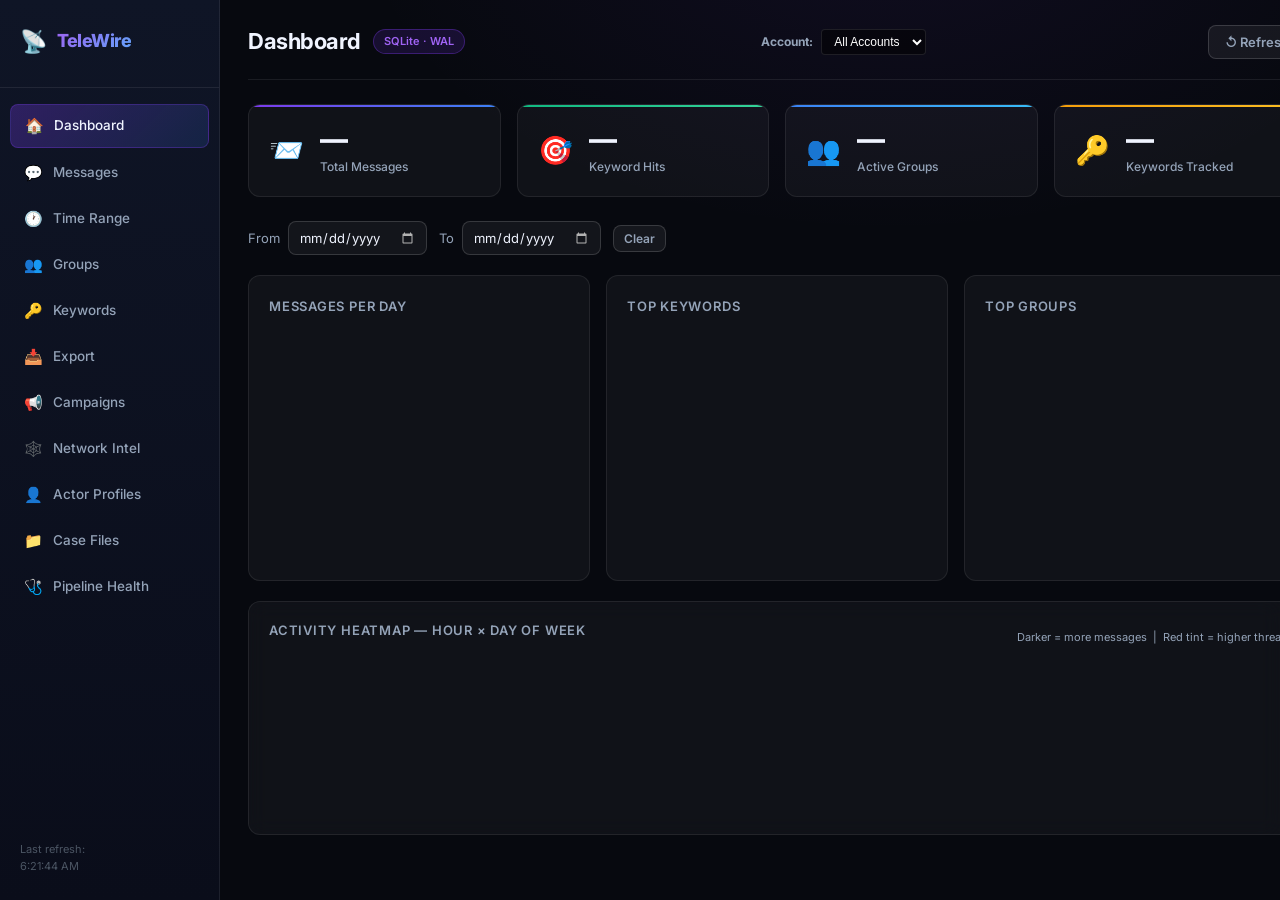
==== commit 46ce2587: "feat: implement actor behavior fingerprinting analysis cards and specialty doughnut charts" ====
--- a/src/dashboard/templates/index.html
+++ b/src/dashboard/templates/index.html
@@ -546,14 +546,45 @@
             <span>📈 Cumulative Risk: <span id="actor-profile-cumrisk"></span></span>
           </div>
 
-          <div style="display: grid; grid-template-columns: 1fr; gap: 20px; margin-bottom: 20px;">
+          <div style="display: grid; grid-template-columns: 1fr 1fr; gap: 20px; margin-bottom: 20px;">
             <div class="glass-card" style="padding: 15px; background: rgba(0,0,0,0.2);">
-              <h4 style="margin: 0 0 10px 0; font-size: 13px; text-transform: uppercase; color: #a78bfa;">Hourly Posting Activity (Inferred operator timezone)</h4>
-              <div style="height: 180px; position: relative;">
+              <h4 style="margin: 0 0 10px 0; font-size: 13px; text-transform: uppercase; color: #a78bfa;">Hourly Posting Activity</h4>
+              <div style="height: 160px; position: relative;">
                 <canvas id="actor-timezone-chart"></canvas>
               </div>
+              <div id="actor-timezone-inference" style="margin-top: 8px; font-size: 11px; color: #94a3b8; font-style: italic; text-align: center;"></div>
             </div>
-          </div>
+            <div class="glass-card" style="padding: 15px; background: rgba(0,0,0,0.2);">
+              <h4 style="margin: 0 0 10px 0; font-size: 13px; text-transform: uppercase; color: #a78bfa;">Threat Specialization</h4>
+              <div style="height: 160px; position: relative;">
+                <canvas id="actor-specialties-chart"></canvas>
+              </div>
+            </div>
+          </div>
+          
+          <!-- Behavioral Fingerprint Summary Indicators -->
+          <div class="glass-card" style="padding: 15px; margin-bottom: 20px; background: rgba(0,0,0,0.15); border: 1px solid rgba(245,158,11,0.15);">
+            <h4 style="margin: 0 0 12px 0; font-size: 13px; text-transform: uppercase; color: #fbbf24; letter-spacing: 0.5px;">🎭 Behavioral Fingerprint Profile</h4>
+            <div style="display: grid; grid-template-columns: repeat(4, 1fr); gap: 15px; font-size: 12px;">
+              <div style="background: rgba(255,255,255,0.02); padding: 10px; border-radius: 6px; border-left: 3px solid #8b5cf6;">
+                <div class="muted" style="font-size: 10px; text-transform: uppercase; margin-bottom: 4px; color: #94a3b8;">Operational Mode</div>
+                <div id="bf-op-mode" style="font-weight: bold; color: #e2e8f0; font-size: 13px;">—</div>
+              </div>
+              <div style="background: rgba(255,255,255,0.02); padding: 10px; border-radius: 6px; border-left: 3px solid #10b981;">
+                <div class="muted" style="font-size: 10px; text-transform: uppercase; margin-bottom: 4px; color: #94a3b8;">Groups Infiltrated</div>
+                <div id="bf-group-count" style="font-weight: bold; color: #e2e8f0; font-size: 13px;">—</div>
+              </div>
+              <div style="background: rgba(255,255,255,0.02); padding: 10px; border-radius: 6px; border-left: 3px solid #fbbf24;">
+                <div class="muted" style="font-size: 10px; text-transform: uppercase; margin-bottom: 4px; color: #94a3b8;">Urgency Bias</div>
+                <div id="bf-urgency" style="font-weight: bold; color: #e2e8f0; font-size: 13px;">—</div>
+              </div>
+              <div style="background: rgba(255,255,255,0.02); padding: 10px; border-radius: 6px; border-left: 3px solid #f43f5e;">
+                <div class="muted" style="font-size: 10px; text-transform: uppercase; margin-bottom: 4px; color: #94a3b8;">Media Ratio</div>
+                <div id="bf-media" style="font-weight: bold; color: #e2e8f0; font-size: 13px;">—</div>
+              </div>
+            </div>
+          </div>
+
 
           <h3 style="margin: 20px 0 10px 0; color: #a78bfa; font-size: 14px; text-transform: uppercase;">Recent Threat Activity</h3>
           <div id="actor-messages-list" style="display: flex; flex-direction: column; gap: 10px; max-height: 250px; overflow-y: auto; padding-right: 6px;"></div>
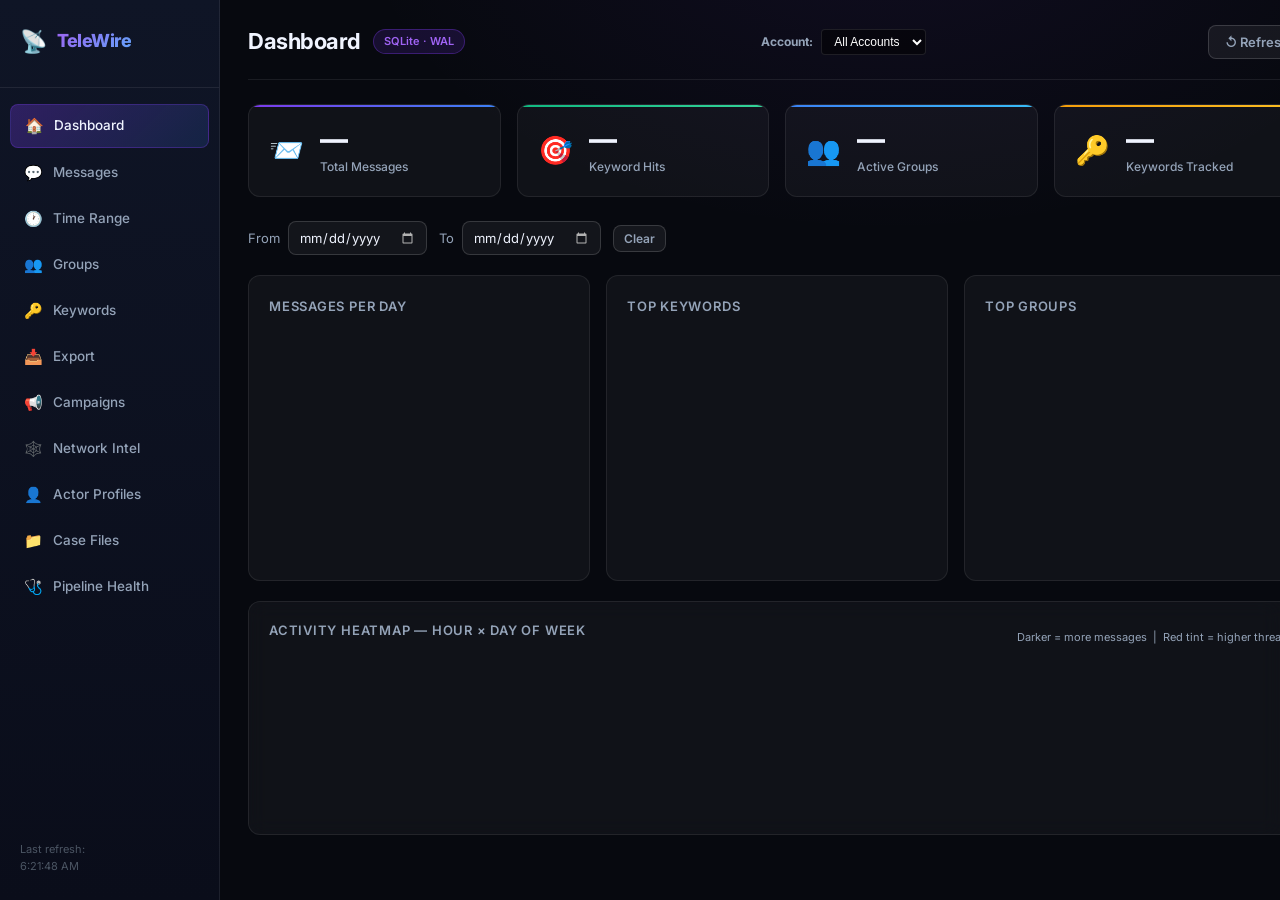
==== commit 098d4ab3: "feat: actor OSINT dossier — on-demand Telethon profile lookup + IOC aggregation + pivot links" ====
--- a/src/dashboard/templates/index.html
+++ b/src/dashboard/templates/index.html
@@ -586,12 +586,75 @@
           </div>
 
 
+          <!-- OSINT Dossier Trigger Button -->
+          <div style="margin: 0 0 20px 0; border-top: 1px solid rgba(255,255,255,0.06); padding-top: 16px;">
+            <div style="display: flex; align-items: center; justify-content: space-between; margin-bottom: 10px;">
+              <div>
+                <h3 style="margin: 0 0 2px 0; font-size: 14px; color: #f43f5e; text-transform: uppercase; letter-spacing: 0.5px;">🕵️ OSINT Dossier</h3>
+                <p style="margin: 0; font-size: 11px; color: #64748b;">Live profile lookup + all posted IOCs. Only runs when you request it.</p>
+              </div>
+              <button id="btn-pull-dossier" class="btn btn-primary btn-sm" onclick="pullActorDossier()" style="background: linear-gradient(135deg, #be123c, #9f1239); border-color: #f43f5e; white-space: nowrap;">🔍 Pull Dossier</button>
+            </div>
+
+            <!-- Dossier Result Panel (hidden until fetched) -->
+            <div id="actor-dossier-panel" style="display: none; border: 1px solid rgba(244,63,94,0.2); border-radius: 10px; background: rgba(244,63,94,0.04); padding: 16px;">
+              <!-- Loading state -->
+              <div id="dossier-loading" style="text-align:center; color: #94a3b8; font-size: 12px; padding: 10px 0; display:none;">⏳ Querying Telegram profile and aggregating intelligence...</div>
+              
+              <!-- Telegram Profile Card -->
+              <div id="dossier-tg-profile" style="display:none;">
+                <h4 style="margin: 0 0 10px 0; font-size: 12px; color: #f43f5e; text-transform: uppercase; letter-spacing: 0.5px;">Telegram Profile (Live Resolved)</h4>
+                <div style="display: grid; grid-template-columns: 1fr 1fr; gap: 8px; margin-bottom: 14px;">
+                  <div class="metric-row"><span class="metric-label">Full Name</span><span id="d-fullname" class="metric-value" style="font-size:12px;">—</span></div>
+                  <div class="metric-row"><span class="metric-label">Username</span><span id="d-username" class="metric-value" style="font-family:monospace;font-size:12px;">—</span></div>
+                  <div class="metric-row"><span class="metric-label">Phone</span><span id="d-phone" class="metric-value" style="font-family:monospace;font-size:12px;color:#4ade80;">—</span></div>
+                  <div class="metric-row"><span class="metric-label">Status</span><span id="d-status" class="metric-value" style="font-size:12px;">—</span></div>
+                  <div class="metric-row"><span class="metric-label">User ID</span><span id="d-userid" class="metric-value" style="font-family:monospace;font-size:11px;">—</span></div>
+                  <div class="metric-row"><span class="metric-label">Account Type</span><span id="d-acct-type" class="metric-value" style="font-size:12px;">—</span></div>
+                </div>
+                <div id="d-bio-row" style="display:none; margin-bottom: 10px;">
+                  <div style="font-size: 10px; color: #94a3b8; text-transform: uppercase; margin-bottom: 4px;">Bio / About Text</div>
+                  <div id="d-bio" style="background: rgba(255,255,255,0.03); padding: 8px; border-radius: 6px; font-size: 12px; color: #e2e8f0; border-left: 3px solid #fbbf24; white-space: pre-wrap; word-break: break-word;"></div>
+                </div>
+                <div id="d-privacy-note" style="display:none; font-size:11px; color:#f59e0b; background:rgba(245,158,11,0.08); padding:6px 10px; border-radius:6px; margin-bottom:8px;"></div>
+              </div>
+              
+              <!-- IOC Intelligence Card -->
+              <div id="dossier-ioc-panel" style="display:none; border-top: 1px solid rgba(255,255,255,0.06); padding-top: 14px; margin-top: 14px;">
+                <h4 style="margin: 0 0 10px 0; font-size: 12px; color: #fbbf24; text-transform: uppercase; letter-spacing: 0.5px;">Posted IOC Intelligence (From Ingested Messages)</h4>
+                <div id="d-phones-row" style="margin-bottom: 10px; display:none;">
+                  <div style="font-size: 10px; color: #94a3b8; text-transform: uppercase; margin-bottom: 4px;">📞 Phone Numbers Shared</div>
+                  <div id="d-phones" style="display:flex; flex-wrap:wrap; gap:4px;"></div>
+                </div>
+                <div id="d-upi-row" style="margin-bottom: 10px; display:none;">
+                  <div style="font-size: 10px; color: #94a3b8; text-transform: uppercase; margin-bottom: 4px;">💳 UPI IDs Shared</div>
+                  <div id="d-upi" style="display:flex; flex-wrap:wrap; gap:4px;"></div>
+                </div>
+                <div id="d-email-row" style="margin-bottom: 10px; display:none;">
+                  <div style="font-size: 10px; color: #94a3b8; text-transform: uppercase; margin-bottom: 4px;">📧 Emails Shared</div>
+                  <div id="d-emails" style="display:flex; flex-wrap:wrap; gap:4px;"></div>
+                </div>
+                <div id="d-crypto-row" style="margin-bottom: 10px; display:none;">
+                  <div style="font-size: 10px; color: #94a3b8; text-transform: uppercase; margin-bottom: 4px;">₿ Crypto Wallets Shared</div>
+                  <div id="d-crypto" style="display:flex; flex-direction:column; gap:4px;"></div>
+                </div>
+              </div>
+              
+              <!-- OSINT Pivot Links -->
+              <div id="dossier-pivots-panel" style="display:none; border-top: 1px solid rgba(255,255,255,0.06); padding-top: 14px; margin-top: 14px;">
+                <h4 style="margin: 0 0 10px 0; font-size: 12px; color: #22d3ee; text-transform: uppercase; letter-spacing: 0.5px;">🔗 OSINT Pivot Links (Open Manually)</h4>
+                <div id="d-pivots" style="display:flex; flex-wrap:wrap; gap:6px;"></div>
+              </div>
+            </div>
+          </div>
+
           <h3 style="margin: 20px 0 10px 0; color: #a78bfa; font-size: 14px; text-transform: uppercase;">Recent Threat Activity</h3>
           <div id="actor-messages-list" style="display: flex; flex-direction: column; gap: 10px; max-height: 250px; overflow-y: auto; padding-right: 6px;"></div>
         </div>
       </div>
     </div>
   </section>
+
 
   <!-- ════════════════ CASE FILES & WATCHLISTS ════════════════ -->
   <section id="section-cases" class="section">
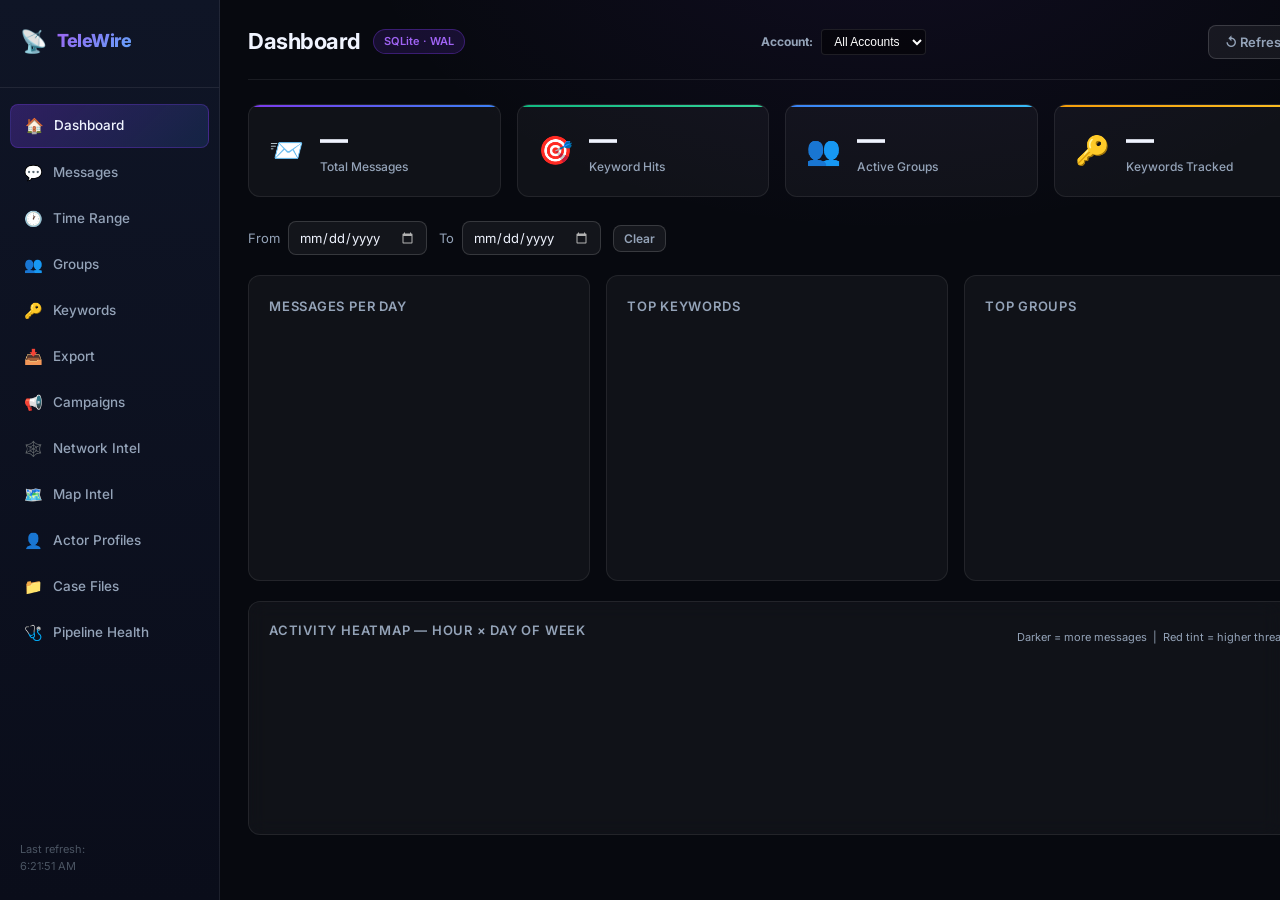
==== commit 3b6819d1: "feat: implement Interactive Threat Map and print-ready PDF Dossier Exporter with full offline fallba" ====
--- a/src/dashboard/templates/index.html
+++ b/src/dashboard/templates/index.html
@@ -10,8 +10,11 @@
 <script src="https://cdn.jsdelivr.net/npm/chart.js@4.4.0/dist/chart.umd.min.js"></script>
 <script src="https://cdnjs.cloudflare.com/ajax/libs/cytoscape/3.26.0/cytoscape.min.js"></script>
 <script src="https://cdnjs.cloudflare.com/ajax/libs/socket.io/4.7.5/socket.io.min.js"></script>
+<link rel="stylesheet" href="https://unpkg.com/leaflet@1.9.4/dist/leaflet.css"/>
+<script src="https://unpkg.com/leaflet@1.9.4/dist/leaflet.js"></script>
 <link rel="stylesheet" href="/static/style.css"/>
 </head>
+
 <body>
 
 <!-- ═══════════════════════════════ SIDEBAR ═══════════════════════════════ -->
@@ -47,9 +50,13 @@
     <a class="nav-item" id="nav-network" onclick="showSection('network')">
       <span class="nav-icon">🕸️</span> Network Intel
     </a>
+    <a class="nav-item" id="nav-map" onclick="showSection('map')">
+      <span class="nav-icon">🗺️</span> Map Intel
+    </a>
     <a class="nav-item" id="nav-actors" onclick="showSection('actors')">
       <span class="nav-icon">👤</span> Actor Profiles
     </a>
+
     <a class="nav-item" id="nav-cases" onclick="showSection('cases')">
       <span class="nav-icon">📁</span> Case Files
     </a>
@@ -522,6 +529,19 @@
     </div>
   </section>
 
+  <!-- ════════════════ MAP INTEL ════════════════ -->
+  <section id="section-map" class="section">
+    <div class="section-header">
+      <h2>Interactive Threat Map</h2>
+      <button class="btn btn-ghost btn-sm" onclick="loadThreatMap()">↺ Refresh Map</button>
+    </div>
+    <p class="section-desc muted">Geocoded threat actors, phone carrier locations, and extracted IP address centroids.</p>
+    
+    <div class="glass-card" style="padding: 10px; background: rgba(10, 10, 20, 0.4); border: 1px solid rgba(255,255,255,0.06); border-radius: 8px;">
+      <div id="threat-map-canvas" style="width: 100%; height: 580px; border-radius: 6px; z-index: 1;"></div>
+    </div>
+  </section>
+
   <!-- ════════════════ ACTOR PROFILES ════════════════ -->
   <section id="section-actors" class="section">
     <div class="campaigns-layout">
@@ -593,7 +613,11 @@
                 <h3 style="margin: 0 0 2px 0; font-size: 14px; color: #f43f5e; text-transform: uppercase; letter-spacing: 0.5px;">🕵️ OSINT Dossier</h3>
                 <p style="margin: 0; font-size: 11px; color: #64748b;">Live profile lookup + all posted IOCs. Only runs when you request it.</p>
               </div>
-              <button id="btn-pull-dossier" class="btn btn-primary btn-sm" onclick="pullActorDossier()" style="background: linear-gradient(135deg, #be123c, #9f1239); border-color: #f43f5e; white-space: nowrap;">🔍 Pull Dossier</button>
+              <div style="display: flex; gap: 8px;">
+                <button id="btn-pull-dossier" class="btn btn-primary btn-sm" onclick="pullActorDossier()" style="background: linear-gradient(135deg, #be123c, #9f1239); border-color: #f43f5e; white-space: nowrap;">🔍 Pull Dossier</button>
+                <button id="btn-export-dossier" class="btn btn-ghost btn-sm" onclick="exportActorDossier()" style="white-space: nowrap; border-color: rgba(244,63,94,0.4); color: #f43f5e;">📄 Export PDF</button>
+              </div>
+
             </div>
 
             <!-- Dossier Result Panel (hidden until fetched) -->
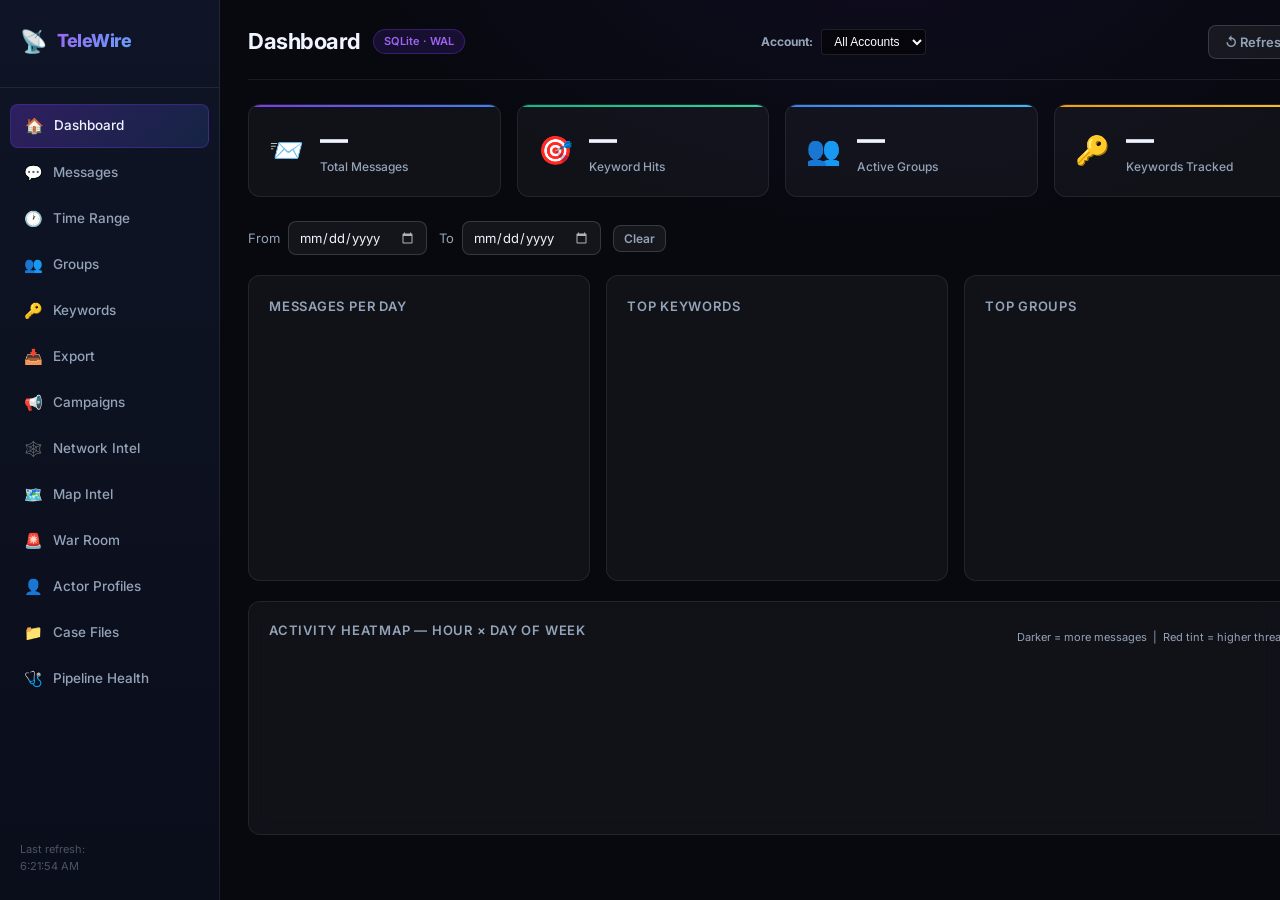
==== commit 50cec5d2: "feat: implement advanced SOCMINT suite (Actor Alias Linker, Chronological IOC Timeline, SOC War Room" ====
--- a/src/dashboard/templates/index.html
+++ b/src/dashboard/templates/index.html
@@ -52,6 +52,9 @@
     </a>
     <a class="nav-item" id="nav-map" onclick="showSection('map')">
       <span class="nav-icon">🗺️</span> Map Intel
+    </a>
+    <a class="nav-item" id="nav-warroom" onclick="showSection('warroom')">
+      <span class="nav-icon">🚨</span> War Room
     </a>
     <a class="nav-item" id="nav-actors" onclick="showSection('actors')">
       <span class="nav-icon">👤</span> Actor Profiles
@@ -542,6 +545,62 @@
     </div>
   </section>
 
+  <!-- ════════════════ WAR ROOM ════════════════ -->
+  <section id="section-warroom" class="section">
+    <div class="section-header">
+      <h2>🚨 SOC Operations War Room</h2>
+      <div style="display: flex; gap: 12px; align-items: center;">
+        <label class="switch" style="display: flex; align-items: center; gap: 6px; cursor: pointer; font-size: 12px; color: #94a3b8; user-select: none;">
+          <input type="checkbox" id="warroom-sound-toggle" checked style="cursor: pointer; transform: scale(1.15);">
+          🔊 Audio Alarms Enabled
+        </label>
+        <button class="btn btn-ghost btn-sm" onclick="clearWarRoomFeed()" style="border-color: rgba(239,68,68,0.3); color: #ef4444;">Clear Log</button>
+      </div>
+    </div>
+    <p class="section-desc muted">Real-time threat monitoring stream and live cybersecurity alerts.</p>
+
+    <div class="stats-grid" style="grid-template-columns: repeat(4, 1fr); margin-bottom: 20px;">
+      <div class="stat-card accent-red" id="warroom-alert-flash-card" style="transition: all 0.3s ease;">
+        <div class="stat-icon">🔔</div>
+        <div class="stat-body">
+          <div class="stat-value" id="warroom-critical-count">0</div>
+          <div class="stat-label">Critical Alerts (Risk &ge; 85)</div>
+        </div>
+      </div>
+      <div class="stat-card accent-orange">
+        <div class="stat-icon">⚠️</div>
+        <div class="stat-body">
+          <div class="stat-value" id="warroom-high-count">0</div>
+          <div class="stat-label">High Alerts (60 &le; Risk &lt; 85)</div>
+        </div>
+      </div>
+      <div class="stat-card accent-blue">
+        <div class="stat-icon">📊</div>
+        <div class="stat-body">
+          <div class="stat-value" id="warroom-total-streamed">0</div>
+          <div class="stat-label">Total Streamed Today</div>
+        </div>
+      </div>
+      <div class="stat-card accent-green">
+        <div class="stat-icon">⚡</div>
+        <div class="stat-body">
+          <div class="stat-value" id="warroom-stream-status">Active</div>
+          <div class="stat-label">Operations Feed Link</div>
+        </div>
+      </div>
+    </div>
+
+    <div class="glass-card" style="padding: 15px; background: rgba(5, 5, 10, 0.6); border: 1px solid rgba(239, 68, 68, 0.15); min-height: 480px; display: flex; flex-direction: column;">
+      <h4 style="margin: 0 0 12px 0; color: #f87171; display: flex; align-items: center; gap: 8px; font-size: 13px; text-transform: uppercase; letter-spacing: 0.5px;">
+        <span class="pulse-indicator" id="warroom-pulse" style="width: 8px; height: 8px; background: #ef4444; border-radius: 50%; display: inline-block; box-shadow: 0 0 8px #ef4444;"></span>
+        Live Operational Stream
+      </h4>
+      <div id="warroom-log-feed" style="flex: 1; max-height: 450px; overflow-y: auto; padding-right: 5px; font-family: monospace; font-size: 12px; display: flex; flex-direction: column; gap: 8px;">
+        <div style="color: #64748b; font-style: italic; text-align: center; padding-top: 50px;">Waiting for incoming message stream...</div>
+      </div>
+    </div>
+  </section>
+
   <!-- ════════════════ ACTOR PROFILES ════════════════ -->
   <section id="section-actors" class="section">
     <div class="campaigns-layout">
@@ -672,6 +731,28 @@
             </div>
           </div>
 
+          <!-- Advanced OSINT Analysis: Timeline & Aliases Tabs -->
+          <div class="glass-card" style="padding: 15px; margin-bottom: 20px; background: rgba(0,0,0,0.15); border: 1px solid rgba(167, 139, 250, 0.15); border-radius: 8px;">
+            <div class="tab-header" style="display: flex; border-bottom: 1px solid rgba(255,255,255,0.08); margin-bottom: 12px; gap: 15px; padding-bottom: 2px;">
+              <span id="actor-tab-btn-timeline" class="actor-tab-btn active" onclick="switchActorSubTab('timeline')" style="padding-bottom: 6px; font-size: 12px; font-weight: bold; color: #a78bfa; cursor: pointer; border-bottom: 2px solid #a78bfa; transition: all 0.2s;">📜 IOC Timeline</span>
+              <span id="actor-tab-btn-aliases" class="actor-tab-btn" onclick="switchActorSubTab('aliases')" style="padding-bottom: 6px; font-size: 12px; font-weight: bold; color: #94a3b8; cursor: pointer; border-bottom: 2px solid transparent; transition: all 0.2s;">🎭 Suspected Aliases</span>
+            </div>
+
+            <!-- IOC Timeline Tab Content -->
+            <div id="actor-tab-content-timeline" class="actor-tab-content" style="max-height: 250px; overflow-y: auto; display: block;">
+              <div id="actor-timeline-list" style="display: flex; flex-direction: column; gap: 8px; font-family: monospace; font-size: 11px;">
+                <div style="color: #64748b; font-style: italic; font-size: 11px; padding: 10px 0;">No timeline records found.</div>
+              </div>
+            </div>
+
+            <!-- Suspected Aliases Tab Content -->
+            <div id="actor-tab-content-aliases" class="actor-tab-content" style="max-height: 250px; overflow-y: auto; display: none;">
+              <div id="actor-aliases-list" style="display: flex; flex-direction: column; gap: 8px; font-size: 11px;">
+                <div style="color: #64748b; font-style: italic; font-size: 11px; padding: 10px 0;">Analyzing alias correlations...</div>
+              </div>
+            </div>
+          </div>
+
           <h3 style="margin: 20px 0 10px 0; color: #a78bfa; font-size: 14px; text-transform: uppercase;">Recent Threat Activity</h3>
           <div id="actor-messages-list" style="display: flex; flex-direction: column; gap: 10px; max-height: 250px; overflow-y: auto; padding-right: 6px;"></div>
         </div>
--- a/static/style.css
+++ b/static/style.css
@@ -1621,3 +1621,23 @@
   transform: scale(1.2);
 }
 
+/* War Room Pulse Indicator animation */
+@keyframes pulse {
+  0% {
+    transform: scale(0.95);
+    box-shadow: 0 0 0 0 rgba(239, 68, 68, 0.7);
+  }
+  70% {
+    transform: scale(1);
+    box-shadow: 0 0 0 8px rgba(239, 68, 68, 0);
+  }
+  100% {
+    transform: scale(0.95);
+    box-shadow: 0 0 0 0 rgba(239, 68, 68, 0);
+  }
+}
+.pulse-indicator {
+  animation: pulse 2s infinite;
+}
+
+
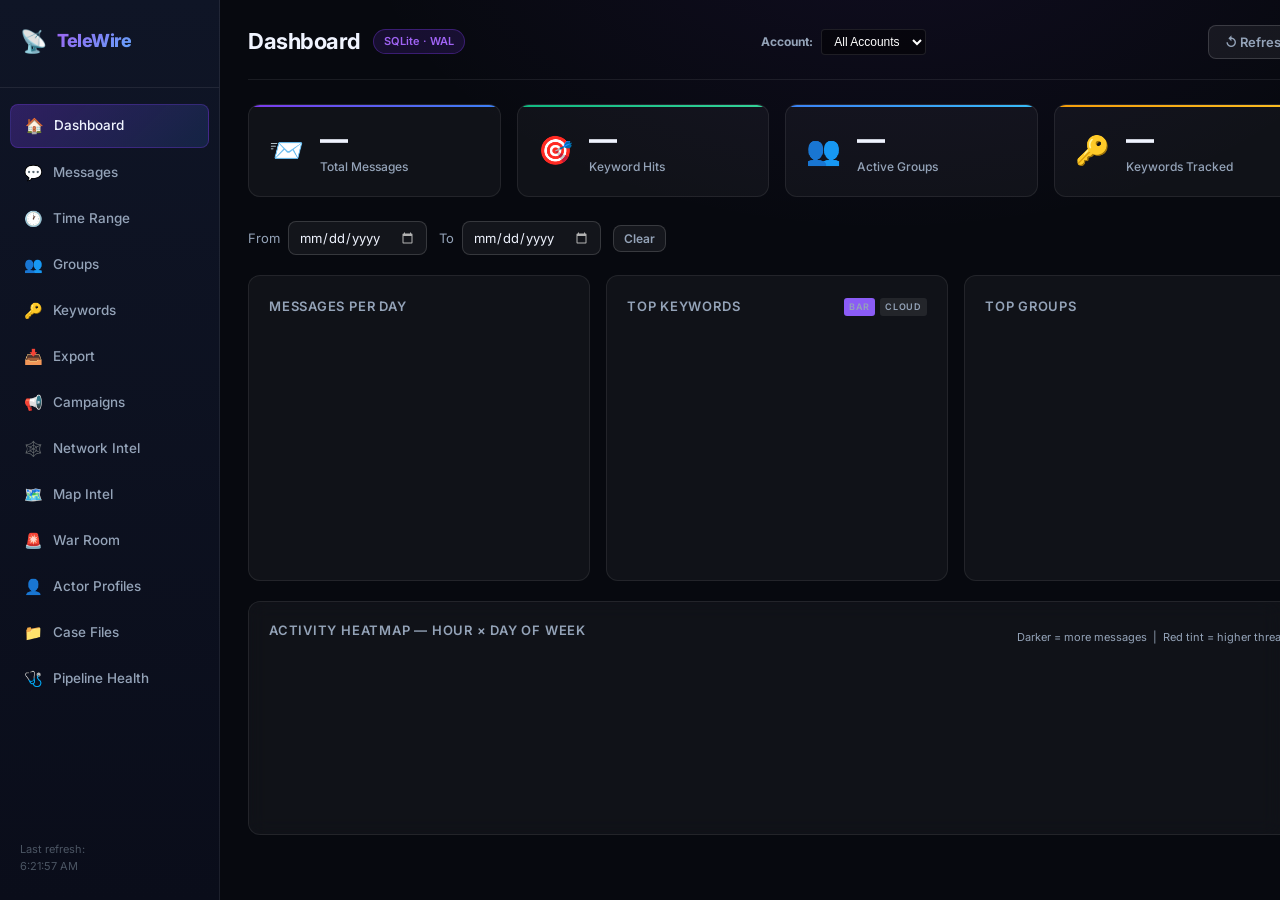
==== commit 11ccef0e: "feat: implement 4 advanced features (density heatmap layer, multi-actor temporal compare, custom sco" ====
--- a/src/dashboard/templates/index.html
+++ b/src/dashboard/templates/index.html
@@ -12,6 +12,7 @@
 <script src="https://cdnjs.cloudflare.com/ajax/libs/socket.io/4.7.5/socket.io.min.js"></script>
 <link rel="stylesheet" href="https://unpkg.com/leaflet@1.9.4/dist/leaflet.css"/>
 <script src="https://unpkg.com/leaflet@1.9.4/dist/leaflet.js"></script>
+<script src="https://cdn.jsdelivr.net/npm/leaflet.heat@0.2.0/dist/leaflet-heat.js"></script>
 <link rel="stylesheet" href="/static/style.css"/>
 </head>
 
@@ -122,7 +123,17 @@
 
     <div class="charts-grid">
       <div class="chart-card wide"><div class="chart-header">Messages per Day</div><canvas id="chart-per-day" height="160"></canvas></div>
-      <div class="chart-card"><div class="chart-header">Top Keywords</div><canvas id="chart-keywords" height="220"></canvas></div>
+      <div class="chart-card">
+        <div class="chart-header" style="display: flex; justify-content: space-between; align-items: center;">
+          <span>Top Keywords</span>
+          <div style="display: flex; gap: 5px;">
+            <span id="btn-view-keywords-chart" onclick="switchKeywordsView('chart')" style="font-size: 9px; padding: 2px 5px; background: #8b5cf6; border-radius: 3px; cursor: pointer; user-select: none;">Bar</span>
+            <span id="btn-view-keywords-cloud" onclick="switchKeywordsView('cloud')" style="font-size: 9px; padding: 2px 5px; background: rgba(255,255,255,0.08); border-radius: 3px; cursor: pointer; user-select: none;">Cloud</span>
+          </div>
+        </div>
+        <canvas id="chart-keywords" height="220"></canvas>
+        <canvas id="word-cloud-canvas" height="220" style="display: none; cursor: pointer; width: 100%;"></canvas>
+      </div>
       <div class="chart-card"><div class="chart-header">Top Groups</div><canvas id="chart-groups" height="220"></canvas></div>
     </div>
 
@@ -502,6 +513,27 @@
             <input type="text" id="settings-tg-chat" class="input-sm" placeholder="-100123456789" style="margin-top: 5px;"/>
           </div>
         </div>
+        <div style="margin-top: 15px; padding-top: 15px; border-top: 1px solid rgba(255,255,255,0.06);">
+          <h4 style="margin: 0 0 12px 0; color: #fbbf24; font-size: 13px; text-transform: uppercase; letter-spacing: 0.5px;">⚖️ Dynamic Threat Scoring Coefficients</h4>
+          <div style="display: grid; grid-template-columns: repeat(auto-fill, minmax(220px, 1fr)); gap: 15px;">
+            <div class="filter-field">
+              <label for="settings-weight-scam">Scam/Fraud Weight multiplier (<span id="val-weight-scam">1.0</span>x)</label>
+              <input type="range" id="settings-weight-scam" min="0.1" max="3.0" step="0.1" value="1.0" style="width: 100%; margin-top: 5px;" oninput="document.getElementById('val-weight-scam').textContent = this.value"/>
+            </div>
+            <div class="filter-field">
+              <label for="settings-weight-violence">Weapons/Violence multiplier (<span id="val-weight-violence">1.0</span>x)</label>
+              <input type="range" id="settings-weight-violence" min="0.1" max="3.0" step="0.1" value="1.0" style="width: 100%; margin-top: 5px;" oninput="document.getElementById('val-weight-violence').textContent = this.value"/>
+            </div>
+            <div class="filter-field">
+              <label for="settings-weight-cyber">Hacking/Cyber multiplier (<span id="val-weight-cyber">1.0</span>x)</label>
+              <input type="range" id="settings-weight-cyber" min="0.1" max="3.0" step="0.1" value="1.0" style="width: 100%; margin-top: 5px;" oninput="document.getElementById('val-weight-cyber').textContent = this.value"/>
+            </div>
+            <div class="filter-field">
+              <label for="settings-bonus-crypto">Crypto Presence Bonus (+<span id="val-bonus-crypto">15</span> pts)</label>
+              <input type="range" id="settings-bonus-crypto" min="0" max="40" step="5" value="15" style="width: 100%; margin-top: 5px;" oninput="document.getElementById('val-bonus-crypto').textContent = this.value"/>
+            </div>
+          </div>
+        </div>
         <div style="display: flex; gap: 10px; align-items: center; margin-top: 5px;">
           <button type="submit" class="btn btn-primary btn-sm">Save Alert Configuration</button>
           <button type="button" class="btn btn-ghost btn-sm" onclick="sendTestAlert()">🔔 Send Test Alert</button>
@@ -627,7 +659,12 @@
 
           <div style="display: grid; grid-template-columns: 1fr 1fr; gap: 20px; margin-bottom: 20px;">
             <div class="glass-card" style="padding: 15px; background: rgba(0,0,0,0.2);">
-              <h4 style="margin: 0 0 10px 0; font-size: 13px; text-transform: uppercase; color: #a78bfa;">Hourly Posting Activity</h4>
+              <div style="display: flex; justify-content: space-between; align-items: center; margin-bottom: 10px;">
+                <h4 style="margin: 0; font-size: 13px; text-transform: uppercase; color: #a78bfa;">Hourly Posting Activity</h4>
+                <select id="actor-compare-select" onchange="compareActorTimeZone()" style="background: rgba(30, 30, 46, 0.9); color: #fff; border: 1px solid rgba(255,255,255,0.15); border-radius: 4px; font-size: 10px; padding: 2px 4px; max-width: 140px; outline: none; cursor: pointer;">
+                  <option value="">Compare with...</option>
+                </select>
+              </div>
               <div style="height: 160px; position: relative;">
                 <canvas id="actor-timezone-chart"></canvas>
               </div>
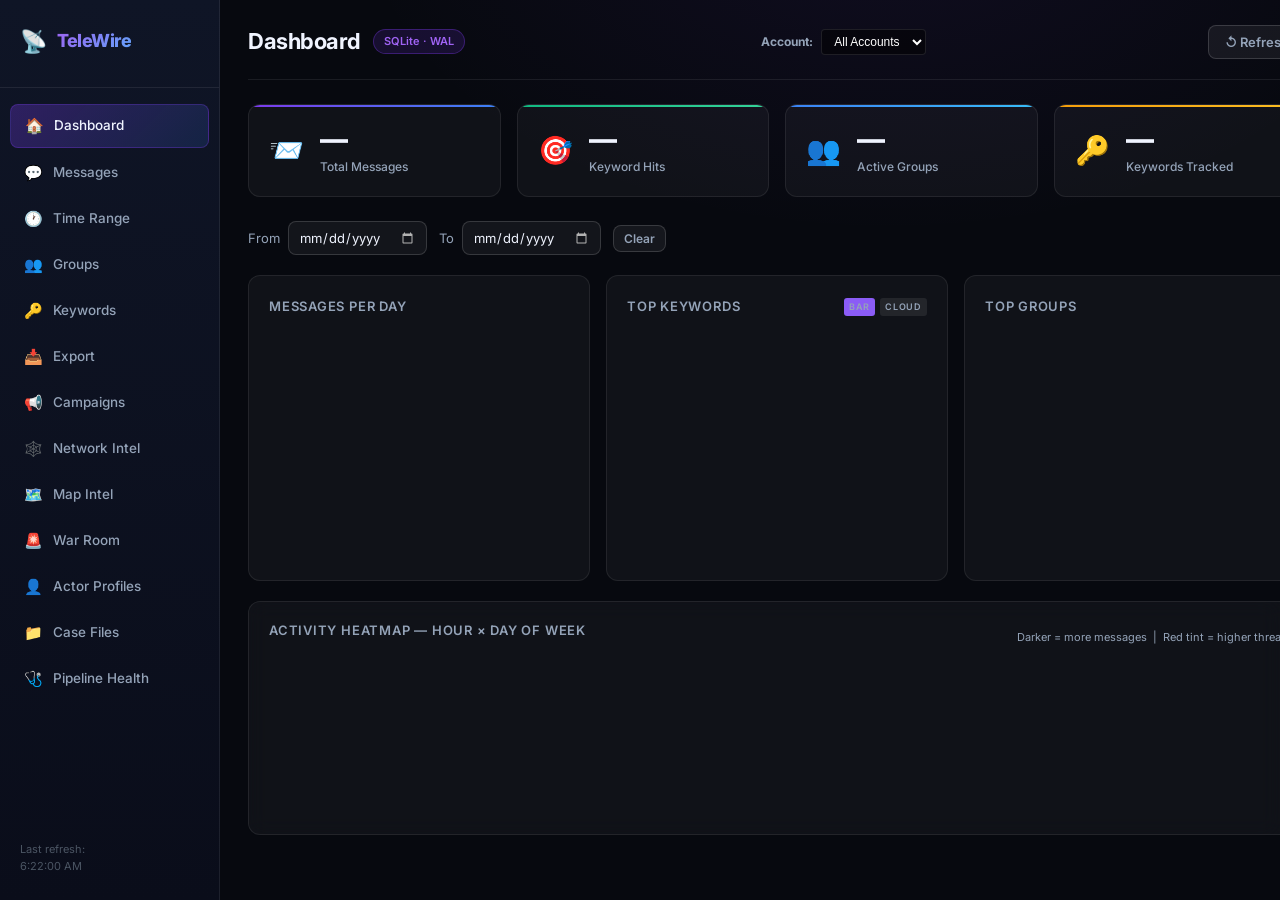
==== commit 0512307a: "feat: implement 9 advanced intelligence features (ai brief generator, translation, semantic search, " ====
--- a/src/dashboard/templates/index.html
+++ b/src/dashboard/templates/index.html
@@ -834,12 +834,17 @@
               <span id="case-profile-date" style="font-family: monospace; font-size: 11px; color: #94a3b8;"></span>
             </div>
             <div style="display: flex; gap: 10px;">
+              <button class="btn btn-sm btn-primary" id="btn-generate-ai-brief" onclick="generateAiBrief()" style="background: linear-gradient(135deg, #8b5cf6, #6366f1); border-color: #a78bfa;">🤖 AI Threat Brief</button>
               <button class="btn btn-sm btn-ghost" id="btn-download-briefing" onclick="downloadCaseBriefing()">📥 Download Briefing</button>
               <button class="btn btn-sm btn-ghost" id="btn-delete-case" onclick="deleteCurrentCase()" style="color: #ef4444; border-color: rgba(239,68,68,0.2);">🗑️ Close Case</button>
             </div>
           </div>
           
           <p id="case-profile-desc" style="margin: 0 0 20px 0; color: #ccc; font-size: 13px; line-height: 1.5;"></p>
+
+          <!-- AI Threat Briefing Container -->
+          <div id="case-ai-brief-result" style="display: none; padding: 16px; margin-bottom: 20px; border: 1px solid rgba(167, 139, 250, 0.3); background: rgba(167, 139, 250, 0.04); border-radius: 8px; max-height: 300px; overflow-y: auto; font-size: 13px; line-height: 1.6; color: #e2e8f0; white-space: pre-wrap; font-family: system-ui, sans-serif;"></div>
+
 
           <h3 style="margin: 20px 0 10px 0; color: #a78bfa; font-size: 13px; text-transform: uppercase;">Compiled Intelligence Inventory</h3>
           <div id="case-items-list" style="display: flex; flex-direction: column; gap: 10px; max-height: 400px; overflow-y: auto; padding-right: 6px;"></div>
@@ -874,6 +879,17 @@
             <button id="modal-btn-translate" class="btn btn-sm btn-ghost" onclick="translateMessage()" style="padding: 2px 8px; font-size: 11px; display: none;">🌐 Translate</button>
           </div>
           <p id="modal-text" style="white-space: pre-wrap; word-break: break-all; margin: 0;"></p>
+          <div style="margin-top: 10px; display: flex; gap: 8px; flex-wrap: wrap;">
+            <button id="modal-btn-find-similar-msg" class="btn btn-sm btn-ghost" onclick="findSimilarMessages()" style="font-size: 11px;">🔍 Find Similar Messages</button>
+          </div>
+        </div>
+        <div id="modal-diff-box" class="modal-message-box" style="display: none; margin-top: 15px; border-color: rgba(251, 146, 60, 0.3); background: rgba(251, 146, 60, 0.04);">
+          <h4 style="color: #fb923c;">Campaign Stylometric Diff (vs Base Campaign Text)</h4>
+          <p id="modal-diff-text" style="white-space: pre-wrap; word-break: break-all; margin: 0; font-size: 12px; line-height: 1.5; color: #f1f5f9;"></p>
+        </div>
+        <div id="modal-similar-messages-container" class="modal-message-box" style="display: none; margin-top: 15px; border-color: rgba(167, 139, 250, 0.25); background: rgba(0, 0, 0, 0.2);">
+          <h4 style="color: #a78bfa; margin-bottom: 8px;">Semantically Similar Messages (FAISS Embedding Matches)</h4>
+          <div id="modal-similar-messages-list" style="display: flex; flex-direction: column; gap: 6px; font-size: 11px;"></div>
         </div>
         <div id="modal-translation-box" class="modal-message-box" style="display: none; margin-top: 15px; border-color: rgba(167, 139, 250, 0.25); background: rgba(167, 139, 250, 0.04);">
           <h4 style="color: #c4b5fd;">English Translation</h4>
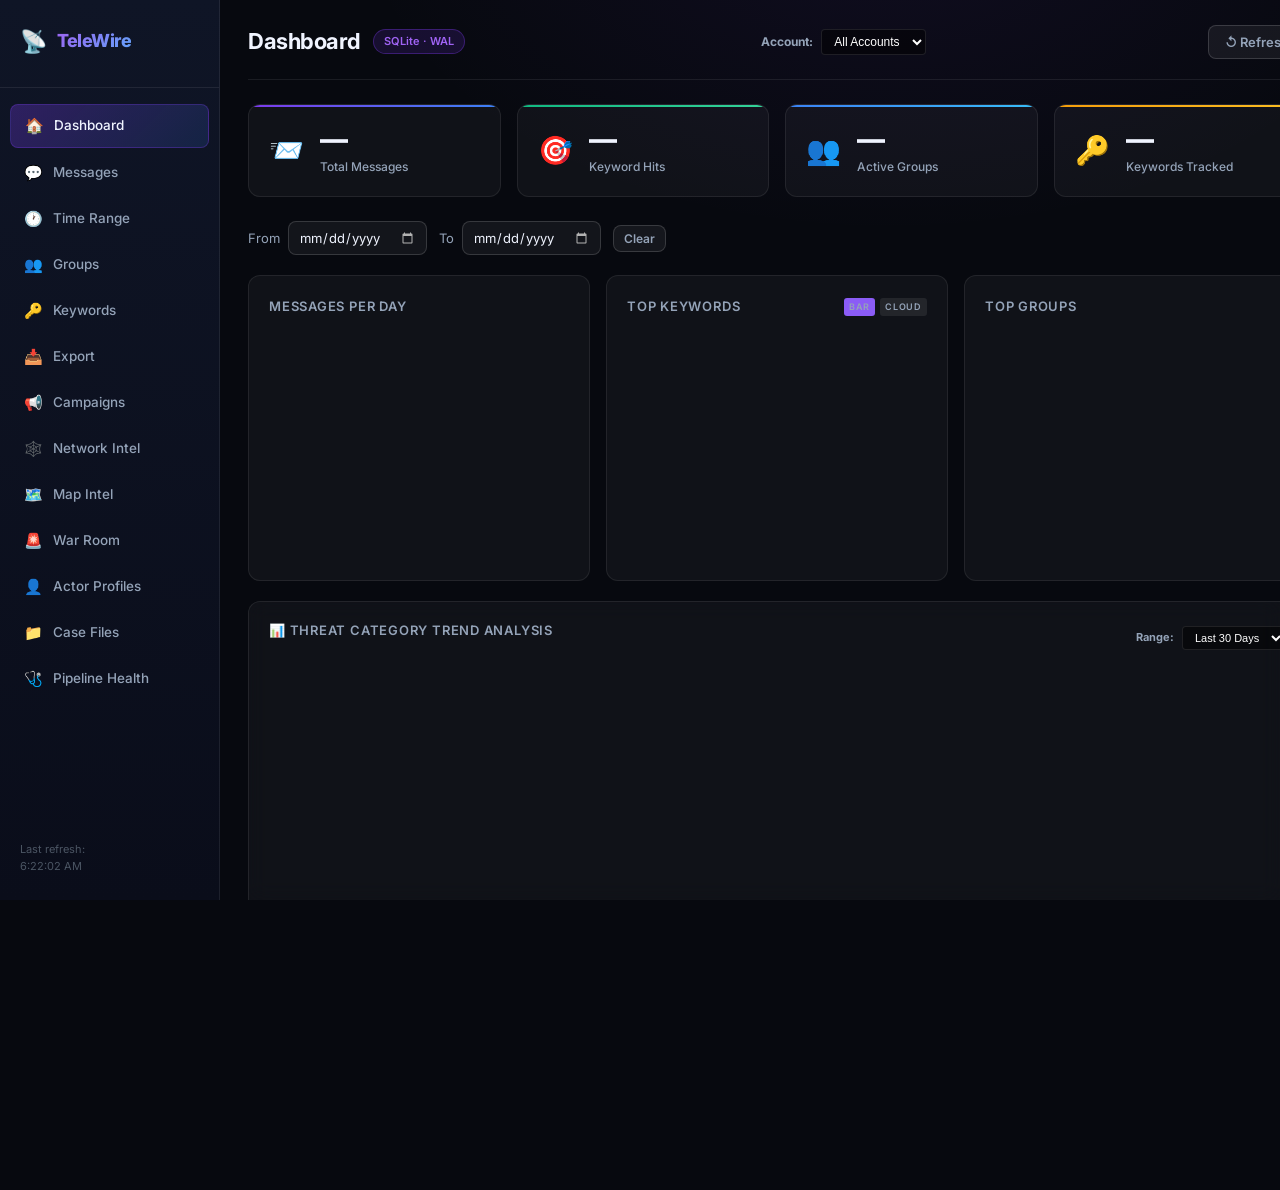
==== commit 8d4a5c61: "feat: implement message propagation tracking, threat trend analysis charts, and STIX 2.1 CTI export" ====
--- a/src/dashboard/templates/index.html
+++ b/src/dashboard/templates/index.html
@@ -135,6 +135,24 @@
         <canvas id="word-cloud-canvas" height="220" style="display: none; cursor: pointer; width: 100%;"></canvas>
       </div>
       <div class="chart-card"><div class="chart-header">Top Groups</div><canvas id="chart-groups" height="220"></canvas></div>
+    </div>
+
+    <!-- Threat Category Trends Chart -->
+    <div class="glass-card" style="margin-top: 20px; padding: 18px 20px 14px;">
+      <div style="display: flex; justify-content: space-between; align-items: center; margin-bottom: 14px;">
+        <span class="chart-header">📊 Threat Category Trend Analysis</span>
+        <div style="display: flex; align-items: center; gap: 8px;">
+          <label for="trends-range" style="font-size: 11px; color: #94a3b8; font-weight: bold;">Range:</label>
+          <select id="trends-range" onchange="refreshTrendsChart()" style="padding: 4px 8px; background: rgba(0,0,0,0.5); color: #fff; border: 1px solid rgba(255,255,255,0.1); border-radius: 4px; font-size: 11px; cursor: pointer; outline: none;">
+            <option value="7">Last 7 Days</option>
+            <option value="30" selected>Last 30 Days</option>
+            <option value="90">Last 90 Days</option>
+          </select>
+        </div>
+      </div>
+      <div style="height: 250px; position: relative;">
+        <canvas id="chart-trends"></canvas>
+      </div>
     </div>
 
     <!-- Activity Heatmap -->
@@ -836,6 +854,7 @@
             <div style="display: flex; gap: 10px;">
               <button class="btn btn-sm btn-primary" id="btn-generate-ai-brief" onclick="generateAiBrief()" style="background: linear-gradient(135deg, #8b5cf6, #6366f1); border-color: #a78bfa;">🤖 AI Threat Brief</button>
               <button class="btn btn-sm btn-ghost" id="btn-download-briefing" onclick="downloadCaseBriefing()">📥 Download Briefing</button>
+              <button class="btn btn-sm btn-ghost" id="btn-export-stix" onclick="exportStixCase()" style="border-color: rgba(167, 139, 250, 0.35); color: #c4b5fd;">🛡️ Export STIX 2.1</button>
               <button class="btn btn-sm btn-ghost" id="btn-delete-case" onclick="deleteCurrentCase()" style="color: #ef4444; border-color: rgba(239,68,68,0.2);">🗑️ Close Case</button>
             </div>
           </div>
@@ -881,6 +900,7 @@
           <p id="modal-text" style="white-space: pre-wrap; word-break: break-all; margin: 0;"></p>
           <div style="margin-top: 10px; display: flex; gap: 8px; flex-wrap: wrap;">
             <button id="modal-btn-find-similar-msg" class="btn btn-sm btn-ghost" onclick="findSimilarMessages()" style="font-size: 11px;">🔍 Find Similar Messages</button>
+            <button id="modal-btn-propagation" class="btn btn-sm btn-ghost" onclick="findMessagePropagation()" style="font-size: 11px;">📈 Message Propagation</button>
           </div>
         </div>
         <div id="modal-diff-box" class="modal-message-box" style="display: none; margin-top: 15px; border-color: rgba(251, 146, 60, 0.3); background: rgba(251, 146, 60, 0.04);">
@@ -890,6 +910,10 @@
         <div id="modal-similar-messages-container" class="modal-message-box" style="display: none; margin-top: 15px; border-color: rgba(167, 139, 250, 0.25); background: rgba(0, 0, 0, 0.2);">
           <h4 style="color: #a78bfa; margin-bottom: 8px;">Semantically Similar Messages (FAISS Embedding Matches)</h4>
           <div id="modal-similar-messages-list" style="display: flex; flex-direction: column; gap: 6px; font-size: 11px;"></div>
+        </div>
+        <div id="modal-propagation-container" class="modal-message-box" style="display: none; margin-top: 15px; border-color: rgba(96, 165, 250, 0.25); background: rgba(0, 0, 0, 0.25);">
+          <h4 style="color: #60a5fa; margin-bottom: 8px;">📈 Cross-Group Message Propagation Timeline</h4>
+          <div id="modal-propagation-list" style="display: flex; flex-direction: column; gap: 10px; font-size: 11px; position: relative; padding-left: 15px; border-left: 2px solid rgba(96, 165, 250, 0.2); margin-left: 5px;"></div>
         </div>
         <div id="modal-translation-box" class="modal-message-box" style="display: none; margin-top: 15px; border-color: rgba(167, 139, 250, 0.25); background: rgba(167, 139, 250, 0.04);">
           <h4 style="color: #c4b5fd;">English Translation</h4>
